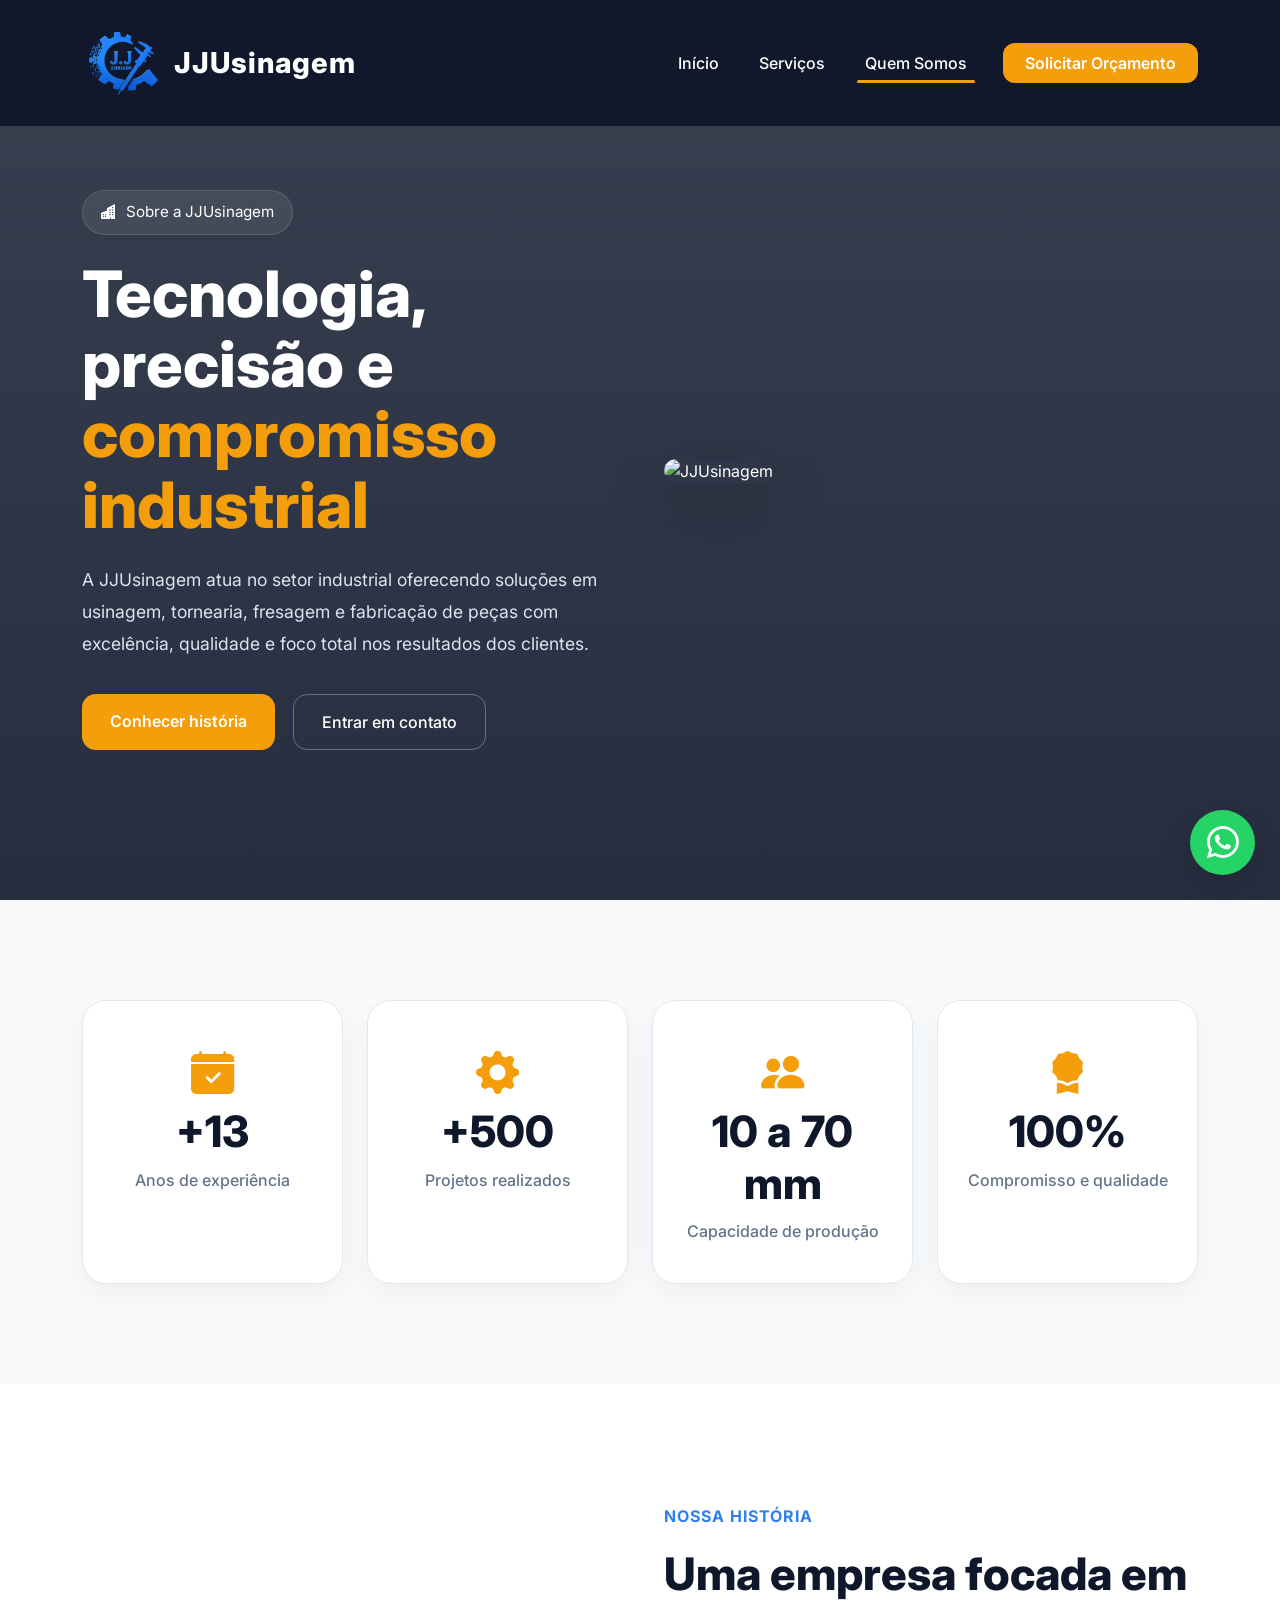
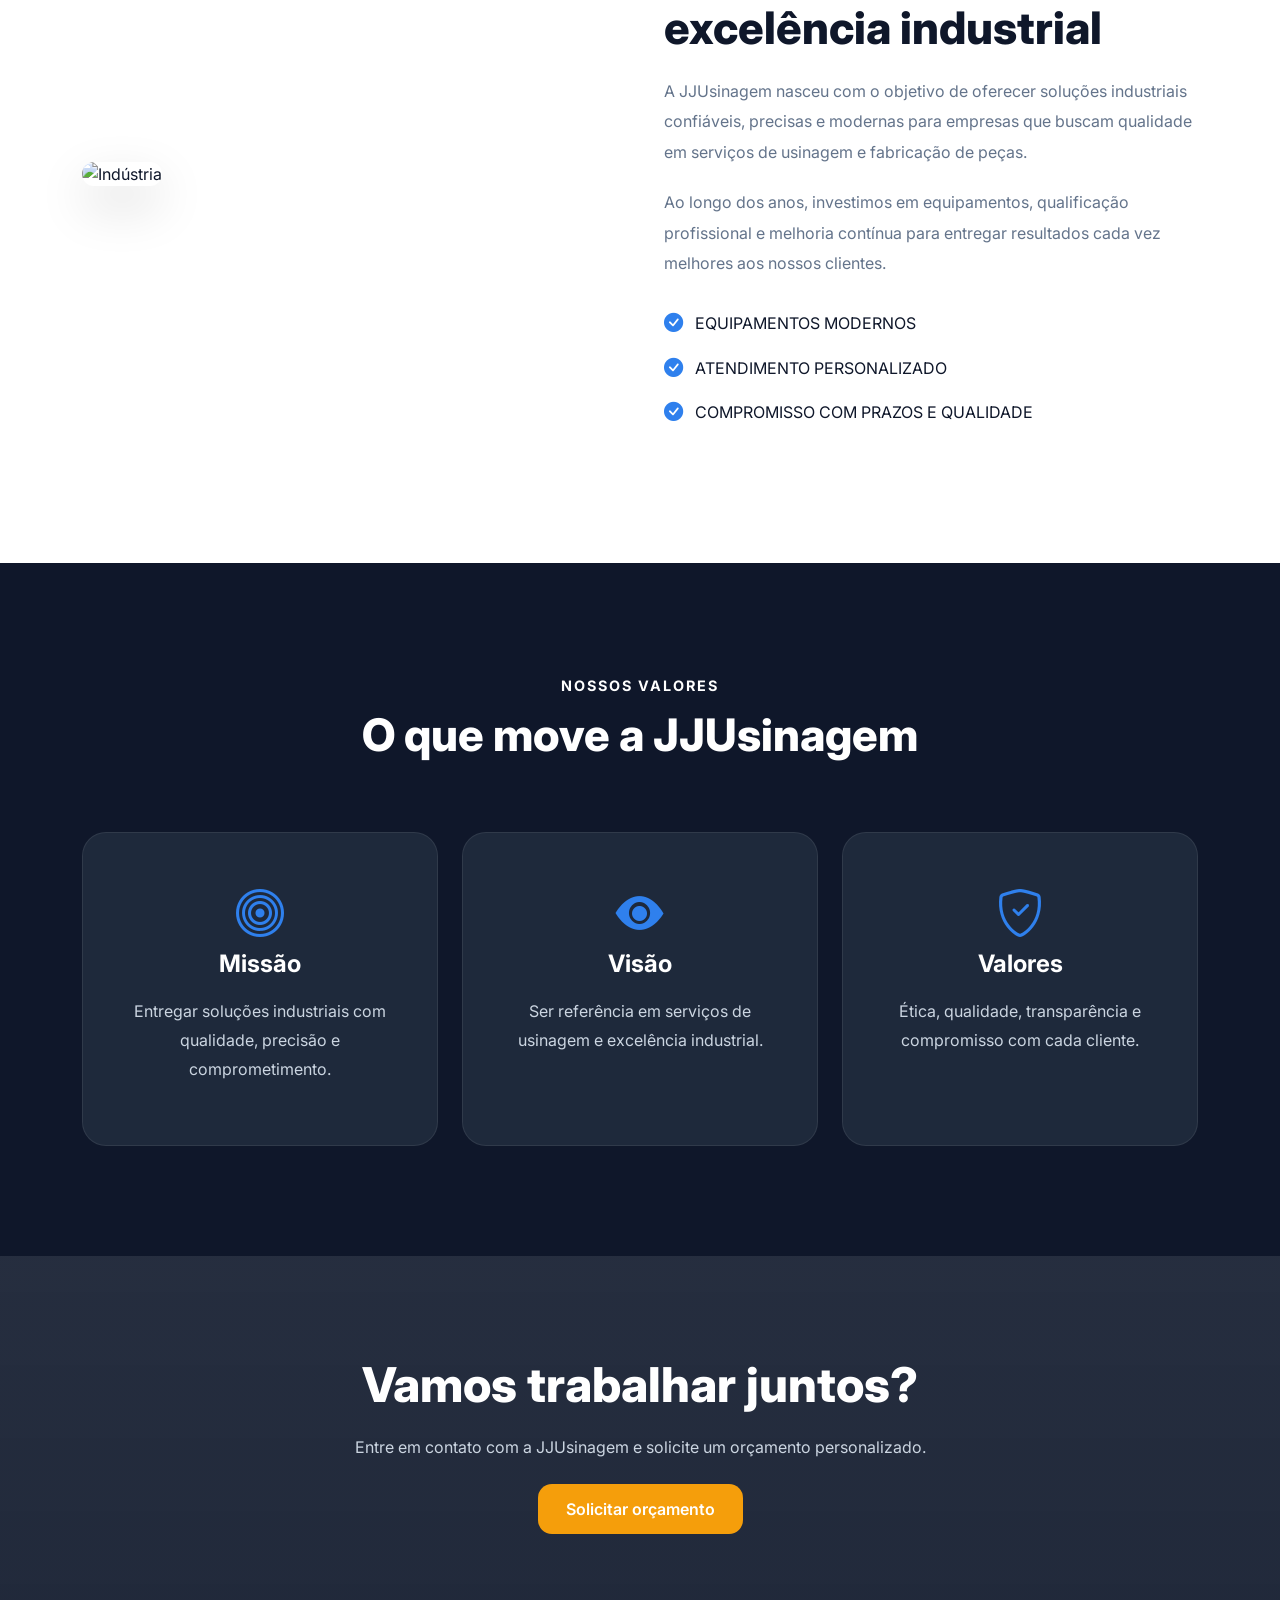
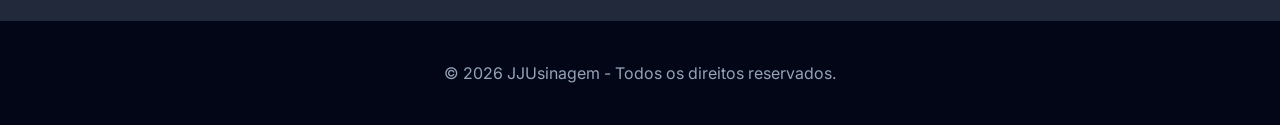
==== quemsomos.html @ c00b10a1 "Add files via upload" ====
<!DOCTYPE html>
<html lang="pt-BR">

<head>
  <meta charset="UTF-8">
  <meta name="viewport" content="width=device-width, initial-scale=1.0">

  <title>Quem Somos | JJUsinagem</title>

  <!-- Google Fonts -->
  <link rel="preconnect" href="https://fonts.googleapis.com">
  <link rel="preconnect" href="https://fonts.gstatic.com" crossorigin>

  <link href="https://fonts.googleapis.com/css2?family=Inter:wght@300;400;500;600;700;800&display=swap"
    rel="stylesheet">

  <!-- Bootstrap -->
  <link href="https://cdn.jsdelivr.net/npm/bootstrap@5.3.3/dist/css/bootstrap.min.css" rel="stylesheet">

  <!-- Bootstrap Icons -->
  <link rel="stylesheet" href="https://cdn.jsdelivr.net/npm/bootstrap-icons@1.11.3/font/bootstrap-icons.min.css">

  <!-- CSS -->
  <link rel="stylesheet" href="assets/style.css">
  <script src="assets/script.js"></script>
</head>

<body>

  <!-- NAVBAR -->
   <nav class="navbar navbar-expand-lg fixed-top">
    <div class="container">
    <a class="navbar-brand" href="index.html">

  <img
    src="images/logo1.png"
    alt="Logo JJ Usinagem"
    class="navbar-logo">

  
    JJUsinagem
  

</a>

      <button class="navbar-toggler bg-light" type="button" data-bs-toggle="collapse" data-bs-target="#menu">
        <span class="navbar-toggler-icon"></span>
      </button>

      <div class="collapse navbar-collapse" id="menu">
        <ul class="navbar-nav ms-auto align-items-lg-center">
          <li class="nav-item">
            <a class="nav-link" href="index.html">Início</a>
          </li>
          <li class="nav-item">
            <a class="nav-link" href="servicos.html">Serviços</a>
          </li>
          <li class="nav-item">
            <a class="nav-link active" href="quemsomos.html">Quem Somos</a>
          </li>
          <li class="nav-item ms-lg-3 mt-3 mt-lg-0">
            <a href="index.html#contact" class="btn-contact text-decoration-none">Solicitar Orçamento</a>
          </li>
        </ul>
      </div>
    </div>
  </nav>

  <!-- HERO -->
  <section class="hero about-hero">

    <div class="container">

      <div class="row align-items-center g-5">

        <div class="col-lg-6">

          <div class="hero-badge">
            <i class="bi bi-buildings-fill"></i>
            Sobre a JJUsinagem
          </div>

          <h1>
            Tecnologia, precisão e
            <span>compromisso industrial</span>
          </h1>

          <p>
            A JJUsinagem atua no setor industrial oferecendo soluções em usinagem,
            tornearia, fresagem e fabricação de peças com excelência,
            qualidade e foco total nos resultados dos clientes.
          </p>

          <div class="hero-buttons">

            <a href="#history" class="btn-primary-custom">
              Conhecer história
            </a>

            <a href="index.html#contact" class="btn-outline-custom">
              Entrar em contato
            </a>

          </div>

        </div>

        <div class="col-lg-6">

          <div class="about-hero-image">

            <img
              src="https://images.unsplash.com/photo-1504307651254-35680f356dfd?q=80&w=1200&auto=format&fit=crop"
              alt="JJUsinagem">

          </div>

        </div>

      </div>

    </div>

  </section>

  <!-- STATS -->
  <section class="about-stats">

    <div class="container">

      <div class="row g-4">

        <div class="col-md-6 col-lg-3">

          <div class="about-stat-card">

            <i class="bi bi-calendar-check-fill"></i>

            <h2>+13</h2>

            <p>
              Anos de experiência
            </p>

          </div>

        </div>

        <div class="col-md-6 col-lg-3">

          <div class="about-stat-card">

            <i class="bi bi-gear-fill"></i>

            <h2>+500</h2>

            <p>
              Projetos realizados
            </p>

          </div>

        </div>

        <div class="col-md-6 col-lg-3">

          <div class="about-stat-card">

            <i class="bi bi-people-fill"></i>

          <h2>10 a 70 mm</h2>
            <p>Capacidade de produção</p>
          </div>

        </div>

        <div class="col-md-6 col-lg-3">

          <div class="about-stat-card">

            <i class="bi bi-award-fill"></i>

            <h2>100%</h2>

            <p>
              Compromisso e qualidade
            </p>

          </div>

        </div>

      </div>

    </div>

  </section>

  <!-- HISTÓRIA -->
  <section class="history-section" id="history">

    <div class="container">

      <div class="row align-items-center g-5">

        <div class="col-lg-6">

          <div class="history-image">

            <img
              src="https://images.unsplash.com/photo-1581092921461-eab62e97a780?q=80&w=1200&auto=format&fit=crop"
              alt="Indústria">

          </div>

        </div>

        <div class="col-lg-6">

          <div class="history-content">

            <span>Nossa história</span>

            <h2>
              Uma empresa focada em excelência industrial
            </h2>

            <p>
              A JJUsinagem nasceu com o objetivo de oferecer soluções industriais
              confiáveis, precisas e modernas para empresas que buscam qualidade
              em serviços de usinagem e fabricação de peças.
            </p>

            <p>
              Ao longo dos anos, investimos em equipamentos, qualificação profissional
              e melhoria contínua para entregar resultados cada vez melhores aos nossos clientes.
            </p>

            <ul class="feature-list about-history-list ">

              <li>
                <i class="bi bi-check-circle-fill"></i>
                Equipamentos modernos
              </li>
              <li>
                <i class="bi bi-check-circle-fill"></i>
                Atendimento personalizado
              </li>

              <li>
                <i class="bi bi-check-circle-fill"></i>
                Compromisso com prazos e qualidade
              </li>

            </ul>

          </div>

        </div>

      </div>

    </div>

  </section>

  <!-- VALORES -->
  <section class="values-section">

    <div class="container">

      <div class="section-title">

        <span>Nossos valores</span>

        <h2>
          O que move a JJUsinagem
        </h2>

      </div>

      <div class="row g-4">

        <div class="col-md-6 col-lg-4">

          <div class="value-card">

            <i class="bi bi-bullseye"></i>

            <h4>Missão</h4>

            <p>
              Entregar soluções industriais com qualidade, precisão
              e comprometimento.
            </p>

          </div>

        </div>

        <div class="col-md-6 col-lg-4">

          <div class="value-card">

            <i class="bi bi-eye-fill"></i>

            <h4>Visão</h4>

            <p>
              Ser referência em serviços de usinagem e excelência industrial.
            </p>

          </div>

        </div>

        <div class="col-md-6 col-lg-4">

          <div class="value-card">

            <i class="bi bi-shield-check"></i>

            <h4>Valores</h4>

            <p>
              Ética, qualidade, transparência e compromisso com cada cliente.
            </p>

          </div>

        </div>

      </div>

    </div>

  </section>

  <!-- CTA -->
  <section class="cta-final" id="contact">

    <div class="container text-center">

      <h2>
        Vamos trabalhar juntos?
      </h2>

      <p>
        Entre em contato com a JJUsinagem e solicite um orçamento personalizado.
      </p>

      <a href="index.html#contact"
        class="btn-primary-custom">

        Solicitar orçamento
      </a>

    </div>

  </section>

  <!-- FOOTER -->
  <footer>

    <div class="container">

      <p class="mb-0">
        © 2026 JJUsinagem - Todos os direitos reservados.
      </p>

    </div>

  </footer>

  <!-- WHATSAPP -->
<a href="https://wa.me/5511970163392"
   class="whatsapp-button"
   target="_blank">
  <i class="bi bi-whatsapp"></i>
</a>

  <!-- Bootstrap -->
  <script src="https://cdn.jsdelivr.net/npm/bootstrap@5.3.3/dist/js/bootstrap.bundle.min.js"></script>

</body>

</html>
---- assets/style.css ----
:root {
  --primary: #0f172a;
  --secondary: #1e293b;
  --accent: #f59e0b;
  --accent2: #2F80ED;
  --light: #f8fafc;
  --gray: #94a3b8;
  --white: #ffffff;
  --shadow: 0 10px 30px rgba(0,0,0,0.15);
}

* {
  margin: 0;
  padding: 0;
  box-sizing: border-box;
  scroll-behavior: smooth;
}

body {
  font-family: 'Inter', sans-serif;
  background: var(--light);
  color: var(--primary);
  overflow-x: hidden;
}

.navbar {
  background: rgba(15, 23, 42, 0.95);
  backdrop-filter: blur(10px);
  padding: 18px 0;
  transition: 0.3s ease;
}

.navbar-brand {
  font-size: 1.8rem;
  font-weight: 800;
  color: var(--white) !important;
  letter-spacing: 1px;
}

.navbar-brand span {
  color: var(--accent2);
}

.navbar .nav-link {
  position: relative;
  color: white !important;
  font-weight: 500;
  margin: 0 12px;
  transition: 0.3s ease;
  padding-bottom: 8px;
}

.navbar-brand {
  display: flex;
  align-items: center;
  gap: 12px;

  font-size: 1.8rem;
  font-weight: 800;

  color: #fff !important;
  text-decoration: none;
}

.navbar-logo {
  width: 80px;
  height: 80px;
  object-fit: contain;
}


.navbar-brand:hover {
  color: #fff !important;
}

@media (max-width: 768px) {

  .navbar-logo {
    width: 55px;
    height: 55px;
  }

  .navbar-brand {
    font-size: 1.4rem;
    gap: 8px;
  }

}

/* LINHA ANIMADA */

.navbar .nav-link::after {
  content: "";

  position: absolute;
  left: 0;
  bottom: 0;

  width: 0%;
  height: 3px;

  background: var(--accent);
  border-radius: 20px;

  transition: 0.3s ease;
}

/* HOVER */

.navbar .nav-link:hover::after {
  width: 100%;
}

/* ACTIVE */

.navbar .nav-link.active::after {
  width: 100%;
}

/* COR AO PASSAR */

.navbar .nav-link:hover {
  color:var(--light)!important;
}

.btn-contact {
  background: var(--accent);
  color: var(--white);
  border-radius: 12px;
  padding: 10px 22px;
  font-weight: 600;
  border: none;
  transition: 0.3s ease;
}

.btn-contact:hover {
  background: var(--accent);
  transform: translateY(-2px);
}

.hero {
  min-height: 100vh;
  background:
    linear-gradient(rgba(15, 23, 42, 0.82), rgba(15, 23, 42, 0.9)),
    url('https://images.unsplash.com/photo-1565043589221-1a6fd9ae45c7?q=80&w=1600&auto=format&fit=crop') center/cover;
  display: flex;
  align-items: center;
  color: var(--white);
  position: relative;
}

.hero-badge {
  display: inline-flex;
  align-items: center;
  gap: 10px;
  background: rgba(255,255,255,0.08);
  border: 1px solid rgba(255,255,255,0.12);
  padding: 10px 18px;
  border-radius: 50px;
  margin-bottom: 24px;
  font-size: 0.95rem;
}

.hero h1 {
  font-size: 4rem;
  font-weight: 800;
  line-height: 1.1;
  margin-bottom: 24px;
}

.hero h1 span {
  color: var(--accent);
}

.hero p {
  font-size: 1.1rem;
  color: #dbe4f0;
  max-width: 650px;
  line-height: 1.8;
  margin-bottom: 35px;
}

.hero-buttons {
  display: flex;
  gap: 18px;
  flex-wrap: wrap;
}

.btn-primary-custom {
  background: var(--accent);
  border: none;
  color: var(--white);
  padding: 15px 28px;
  border-radius: 14px;
  font-weight: 600;
  transition: 0.3s;
  text-decoration: none;
}

.btn-primary-custom:hover {
  background: #d97706;
  transform: translateY(-3px);
}

.btn-outline-custom {
  border: 1px solid rgba(255,255,255,0.3);
  color: var(--white);
  padding: 15px 28px;
  border-radius: 14px;
  text-decoration: none;
  transition: 0.3s;
  font-weight: 500;
}

.btn-outline-custom:hover {
  background: var(--accent2);
  color: var(--white);
}

.stats {
  margin-top: 60px;
  display: flex;
  gap: 40px;
  flex-wrap: wrap;
}

.stat-item h3 {
  font-size: 2rem;
  color: var(--accent2);
  font-weight: 700;
}

.stat-item p {
  margin: 0;
  color: #dbe4f0;
}

section {
  padding: 100px 0;
}

.section-title {
  text-align: center;
  margin-bottom: 70px;
}

.section-title span {
  color: var(--accent);
  font-weight: 700;
  text-transform: uppercase;
  letter-spacing: 2px;
  font-size: 0.9rem;
}

.section-title h2 {
  font-size: 2.8rem;
  font-weight: 800;
  margin-top: 12px;
}

.section-title p {
  color: #64748b;
  max-width: 700px;
  margin: 20px auto 0;
  line-height: 1.8;
}

.service-card {
  background: var(--white);
  border-radius: 24px;
  padding: 35px;
  height: 100%;
  transition: 0.4s ease;
  box-shadow: 0 4px 20px rgba(0,0,0,0.04);
  border: 1px solid #e2e8f0;
}

.service-card:hover {
  transform: translateY(-10px);
  box-shadow: var(--shadow);
}

.service-icon {
  width: 75px;
  height: 75px;
  background: rgba(245, 158, 11, 0.15);
  display: flex;
  align-items: center;
  justify-content: center;
  border-radius: 18px;
  margin-bottom: 25px;
  font-size: 2rem;
  color: var(--accent);
}

.service-card h4 {
  font-weight: 700;
  margin-bottom: 15px;
}

.service-card p {
  color: #64748b;
  line-height: 1.7;
}

.about {
  background: var(--primary);
  color: var(--white);
}

.about-image {
  border-radius: 24px;
  overflow: hidden;
  box-shadow: var(--shadow);
}

.about-image img {
  width: 100%;
  height: 100%;
  object-fit: cover;
}

.about-content span {
  color: var(--accent);
  font-weight: 700;
  letter-spacing: 2px;
  text-transform: uppercase;
  font-size: 0.9rem;
}

.about-content h2 {
  font-size: 2.7rem;
  font-weight: 800;
  margin: 20px 0;
}

.about-content p {
  color: #cbd5e1;
  line-height: 1.9;
  margin-bottom: 20px;
}

.feature-list {
  list-style: none;
  padding: 0;
  margin-top: 30px;
}

.feature-list li {
  margin-bottom: 16px;
  display: flex;
  align-items: center;
  gap: 12px;
  color: #e2e8f0;
}

.feature-list i {
  color: var(--accent2);
  font-size: 1.2rem;
}

.cta {
  background:
    linear-gradient(rgba(15, 23, 42, 0.92), rgba(15, 23, 42, 0.92)),
    url('https://images.unsplash.com/photo-1537462715879-360eeb61a0ad?q=80&w=1600&auto=format&fit=crop') center/cover;
  color: var(--white);
  text-align: center;
  border-radius: 30px;
  padding: 80px 50px;
}

.cta h2 {
  font-size: 3rem;
  font-weight: 800;
  margin-bottom: 20px;
}

.cta p {
  max-width: 700px;
  margin: auto;
  color: #cbd5e1;
  line-height: 1.8;
  margin-bottom: 35px;
}

.contact-card {
  background: var(--white);
  padding: 35px;
  border-radius: 24px;
  text-align: center;
  box-shadow: 0 5px 25px rgba(0,0,0,0.05);
  height: 100%;
  transition: 0.3s ease;
}

.contact-card:hover {
  transform: translateY(-8px);
}

.contact-card i {
  font-size: 2.3rem;
  color: var(--accent);
  margin-bottom: 20px;
}

.contact-card h5 {
  font-weight: 700;
  margin-bottom: 10px;
}

.contact-card-link {
  text-decoration: none;
  display: block;
  color: inherit;
}

.contact-card {
  cursor: pointer;
  transition: all .35s ease;
}

.contact-card:hover {
  transform: translateY(-8px);
  box-shadow: 0 15px 40px rgba(0,0,0,.12);
}

.contact-card-link:hover {
  color: inherit;
}

.contact-card p {
  color: #64748b;
  margin: 0;
}

footer {
  background: #020617;
  color: #94a3b8;
  padding: 40px 0;
  text-align: center;
}

.whatsapp-button {
  position: fixed;
  bottom: 25px;
  right: 25px;
  width: 65px;
  height: 65px;
  background: #25d366;
  color: white;
  border-radius: 50%;
  display: flex;
  align-items: center;
  justify-content: center;
  font-size: 2rem;
  text-decoration: none;
  box-shadow: var(--shadow);
  z-index: 999;
  transition: 0.3s ease;
}

.whatsapp-button:hover {
  transform: scale(1.08);
  color: white;
}

@media (max-width: 991px) {
  .hero {
    text-align: center;
  }

  .hero h1 {
    font-size: 3rem;
  }

  .hero-buttons,
  .stats {
    justify-content: center;
  }

  .about-content {
    margin-top: 50px;
  }
}

@media (max-width: 768px) {
  .hero h1 {
    font-size: 2.4rem;
  }

  .section-title h2,
  .about-content h2,
  .cta h2 {
    font-size: 2rem;
  }

  .cta {
    padding: 60px 25px;
  }
}


/* ================================= */
/* FORMULÁRIO CONTATO */
/* ================================= */

.contact-form {
  background: white;
  padding: 40px;
  border-radius: 24px;
  box-shadow: 0 10px 40px rgba(0,0,0,0.08);
}

.contact-form .form-control {
  height: 60px;
  border-radius: 14px;
  border: 1px solid #dbe2ea;
  padding: 0 20px;
  font-size: 1rem;
  transition: 0.3s ease;
}

.contact-form textarea.form-control {
  height: auto;
  padding-top: 18px;
}

.contact-form .form-control:focus {
  border-color: #f59e0b;
  box-shadow: 0 0 0 0.2rem rgba(245, 158, 11, 0.2);
}

.contact-form button {
  padding: 16px 35px;
  border-radius: 14px;
  font-weight: 600;
}

/* RESPONSIVO */

@media (max-width: 768px) {

  .contact-form {
    padding: 30px 20px;
  }

}


/* ================================= */
/* SERVIÇOS PAGE */
/* ================================= */

.services-hero {
  min-height: 80vh;
}

.services-page-section {
  padding: 100px 0;
  background: #f8fafc;
}

.service-box-large {
  background: white;
  border-radius: 24px;
  overflow: hidden;
  box-shadow: 0 8px 30px rgba(0,0,0,0.08);
  transition: 0.4s ease;
  height: 100%;
}

.service-box-large:hover {
  transform: translateY(-10px);
}

.service-box-large img {
  width: 100%;
  height: 280px;
  object-fit: cover;
}

.service-box-content {
  padding: 35px;
}

.service-icon-large {
  width: 75px;
  height: 75px;
  background: rgba(245, 158, 11, 0.15);
  color: #f59e0b;
  border-radius: 18px;
  display: flex;
  align-items: center;
  justify-content: center;
  font-size: 2rem;
  margin-bottom: 25px;
}

.service-box-content h3 {
  font-size: 1.8rem;
  font-weight: 700;
  margin-bottom: 18px;
  color: #0f172a;
}

.service-box-content p {
  color: #64748b;
  line-height: 1.8;
  margin-bottom: 25px;
}

.service-box-content ul {
  padding-left: 20px;
  margin: 0;
}

.service-box-content ul li {
  margin-bottom: 10px;
  color: #334155;
}

/* ================================= */
/* DIFERENCIAIS */
/* ================================= */

.advantages-section {
  background: white;
  padding: 100px 0;
}

.advantage-card {
  background: #f8fafc;
  padding: 40px 30px;
  border-radius: 22px;
  text-align: center;
  height: 100%;
  transition: 0.3s ease;
  border: 1px solid #e2e8f0;
}

.advantage-card:hover {
  transform: translateY(-8px);
  box-shadow: 0 10px 30px rgba(0,0,0,0.08);
}

.advantage-card i {
  font-size: 2.5rem;
  color: var(--accent);
  margin-bottom: 20px;
}

.advantage-card h4 {
  font-weight: 700;
  margin-bottom: 15px;
}

.advantage-card p {
  color: #64748b;
  line-height: 1.7;
}

/* ================================= */
/* PROCESSO */
/* ================================= */

.process-section {
  background: #0f172a;
  padding: 100px 0;
}

.process-section .section-title h2,
.process-section .section-title span {
  color: white;
}

.process-card {
  background: #1e293b;
  padding: 40px 25px;
  border-radius: 22px;
  height: 100%;
  transition: 0.3s ease;
}

.process-card:hover {
  transform: translateY(-8px);
}

.process-number {
  width: 70px;
  height: 70px;
  background: var(--accent2);
  color: white;
  font-size: 1.5rem;
  font-weight: 700;
  border-radius: 50%;
  display: flex;
  align-items: center;
  justify-content: center;
  margin: auto auto 25px;
}

.process-card h5 {
  color: white;
  font-weight: 700;
  margin-bottom: 15px;
}

.process-card p {
  color: #cbd5e1;
  line-height: 1.7;
}

/* ================================= */
/* CTA FINAL */
/* ================================= */

.cta-final {
  padding: 100px 0;
  background:
    linear-gradient(rgba(15, 23, 42, 0.9), rgba(15, 23, 42, 0.92)),
    url('https://images.unsplash.com/photo-1537462715879-360eeb61a0ad?q=80&w=1600&auto=format&fit=crop') center/cover;
  text-align: center;
  color: white;
}

.cta-final h2 {
  font-size: 3rem;
  font-weight: 800;
  margin-bottom: 20px;
}

.cta-final p {
  color: #cbd5e1;
  max-width: 700px;
  margin: auto auto 35px;
  line-height: 1.8;
}

/* ================================= */
/* RESPONSIVO */
/* ================================= */

@media (max-width: 768px) {

  .service-box-content {
    padding: 28px;
  }

  .service-box-content h3 {
    font-size: 1.5rem;
  }

  .cta-final h2 {
    font-size: 2rem;
  }

}


/* ================================= */
/* QUEM SOMOS PAGE */
/* ================================= */

.about-hero {
  min-height: 100vh;
  padding-top: 140px;
}

.about-hero-image {
  position: relative;
}

.about-hero-image img {
  width: 100%;
  border-radius: 30px;
  object-fit: cover;
  box-shadow: 0 20px 60px rgba(0,0,0,0.25);
}

/* ================================= */
/* STATS */
/* ================================= */

.about-stats {
  padding: 100px 0;
  background: #f8fafc;
}

.about-stat-card {
  background: white;
  border-radius: 24px;
  padding: 40px 25px;
  text-align: center;
  height: 100%;
  transition: 0.4s ease;
  border: 1px solid #e2e8f0;
  box-shadow: 0 10px 30px rgba(0,0,0,0.05);
}

.about-stat-card:hover {
  transform: translateY(-10px);
}

.about-stat-card i {
  font-size: 2.7rem;
  color: #f59e0b;
  margin-bottom: 20px;
}

.about-stat-card h2 {
  font-size: 2.7rem;
  font-weight: 800;
  color: #0f172a;
  margin-bottom: 10px;
}

.about-stat-card p {
  color: #64748b;
  margin: 0;
  font-weight: 500;
}

/* ================================= */
/* HISTORY */
/* ================================= */

.history-section {
  padding: 120px 0;
  background: white;
}

.history-image img {
  width: 100%;
  border-radius: 28px;
  box-shadow: 0 20px 50px rgba(0,0,0,0.15);
}

.history-content span {
  color: var(--accent2);
  font-weight: 700;
  text-transform: uppercase;
  letter-spacing: 1px;
}

.history-content h2 {
  font-size: 2.8rem;
  font-weight: 800;
  color: #0f172a;
  margin: 20px 0;
  line-height: 1.2;
}

.history-content p {
  color: #64748b;
  line-height: 1.9;
  margin-bottom: 20px;
}

.about-history-list li {
  color: var(--shadow);
  text-transform: uppercase;
}

/* ================================= */
/* VALUES */
/* ================================= */

.values-section {
  padding: 110px 0;
  background: #0f172a;
}

.values-section .section-title h2,
.values-section .section-title span,
.values-section .section-title p {
  color: white;
}

.value-card {
  background: #1e293b;
  border-radius: 24px;
  padding: 45px 30px;
  text-align: center;
  height: 100%;
  transition: 0.4s ease;
  border: 1px solid rgba(255,255,255,0.08);
}

.value-card:hover {
  transform: translateY(-10px);
  background: #273449;
}

.value-card i {
  font-size: 3rem;
  color: var(--accent2);
  margin-bottom: 25px;
}

.value-card h4 {
  color: white;
  font-size: 1.5rem;
  font-weight: 700;
  margin-bottom: 18px;
}

.value-card p {
  color: #cbd5e1;
  line-height: 1.8;
}

/* ================================= */
/* RESPONSIVO */
/* ================================= */

@media (max-width: 992px) {

  .about-hero {
    text-align: center;
  }

  .history-content {
    text-align: center;
  }

  .feature-list {
    justify-content: center;
  }

}

@media (max-width: 768px) {

  .history-content h2 {
    font-size: 2rem;
  }

  .about-stat-card h2 {
    font-size: 2.2rem;
  }

}

/* ================================= */
/* MAPA */
/* ================================= */

.map-section {
  padding: 110px 0;
  background: #f8fafc;
}

.map-container {
  position: relative;
  overflow: hidden;
  border-radius: 30px;
  box-shadow: 0 20px 60px rgba(0,0,0,0.15);
}

.map-container iframe {
  width: 100%;
  height: 500px;
  border: none;
  filter:
    grayscale(0.1)
    contrast(1.05)
    brightness(0.95);
}

/* CARD SOBRE O MAPA */

.map-overlay {
  position: absolute;
  top: 30px;
  left: 30px;
}

.map-info {
  background: rgba(15, 23, 42, 0.95);
  backdrop-filter: blur(10px);

  color: white;

  padding: 22px 28px;

  border-radius: 22px;

  display: flex;
  align-items: center;
  gap: 18px;

  box-shadow: 0 10px 30px rgba(0,0,0,0.25);
}

.map-info i {
  font-size: 2rem;
  color: var(--accent);
}

.map-info h5 {
  margin: 0;
  font-weight: 700;
}

.map-info p {
  margin: 0;
  color: #cbd5e1;
}

/* RESPONSIVO */

@media (max-width: 768px) {

  .map-container iframe {
    height: 400px;
  }

  .map-overlay {
    left: 15px;
    right: 15px;
    top: 15px;
  }

  .map-info {
    width: 100%;
    padding: 18px;
  }

}


/* ================================= */
/* FOOTER */
/* ================================= */

.footer {
  background: #0f172a;
  padding-top: 90px;
  color: white;
}

.footer-logo {
  font-size: 2rem;
  font-weight: 800;
  color: white;
}

.footer-logo span {
  color: #f59e0b;
}

.footer-description {
  margin: 25px 0;
  color: #cbd5e1;
  line-height: 1.9;
  max-width: 350px;
}

/* SOCIAL */

.footer-social {
  display: flex;
  gap: 15px;
}

.footer-social a {
  width: 45px;
  height: 45px;

  background: #1e293b;

  border-radius: 12px;

  display: flex;
  align-items: center;
  justify-content: center;

  color: white;
  font-size: 1.1rem;

  transition: 0.3s ease;
}

.footer-social a:hover {
  background: #f59e0b;
  transform: translateY(-5px);
}

/* TITULOS */

.footer h5 {
  font-size: 1.2rem;
  font-weight: 700;
  margin-bottom: 25px;
}

/* LISTAS */

.footer ul {
  list-style: none;
  padding: 0;
  margin: 0;
}

.footer ul li {
  margin-bottom: 14px;
  color: #cbd5e1;
}

.footer ul li a {
  color: #cbd5e1;
  text-decoration: none;
  transition: 0.3s ease;
}

.footer ul li a:hover {
  color: #f59e0b;
  padding-left: 5px;
}

/* CONTATO */

.footer-contact li {
  display: flex;
  align-items: center;
  gap: 12px;
}

.footer-contact i {
  color: #f59e0b;
}

/* FOOTER BOTTOM */

.footer-bottom {
  margin-top: 70px;
  padding: 30px 0;

  border-top: 1px solid rgba(255,255,255,0.08);

  display: flex;
  justify-content: space-between;
  align-items: center;
  flex-wrap: wrap;
  gap: 15px;
}

.footer-bottom p {
  margin: 0;
  color: #94a3b8;
}

/* RESPONSIVO */

@media (max-width: 768px) {

  .footer {
    text-align: center;
  }

  .footer-description {
    margin-left: auto;
    margin-right: auto;
  }

  .footer-social {
    justify-content: center;
  }

  .footer-contact li {
    justify-content: center;
  }

  .footer-bottom {
    justify-content: center;
    text-align: center;
  }

}




/* ================================= */
/* SCROLLBAR PERSONALIZADA */
/* ================================= */

::-webkit-scrollbar {
  width: 12px;
}

::-webkit-scrollbar-track {
  background: #0f172a;
}

::-webkit-scrollbar-thumb {
  background: linear-gradient(
    180deg,
    #f59e0b,
    #ea580c
  );

  border-radius: 20px;
  border: 2px solid #0f172a;
}

::-webkit-scrollbar-thumb:hover {
  background: linear-gradient(
    180deg,
    #fbbf24,
    #f97316
  );
}

/* FIREFOX */

html {
  scrollbar-width: thin;
  scrollbar-color: #f59e0b #0f172a;
}
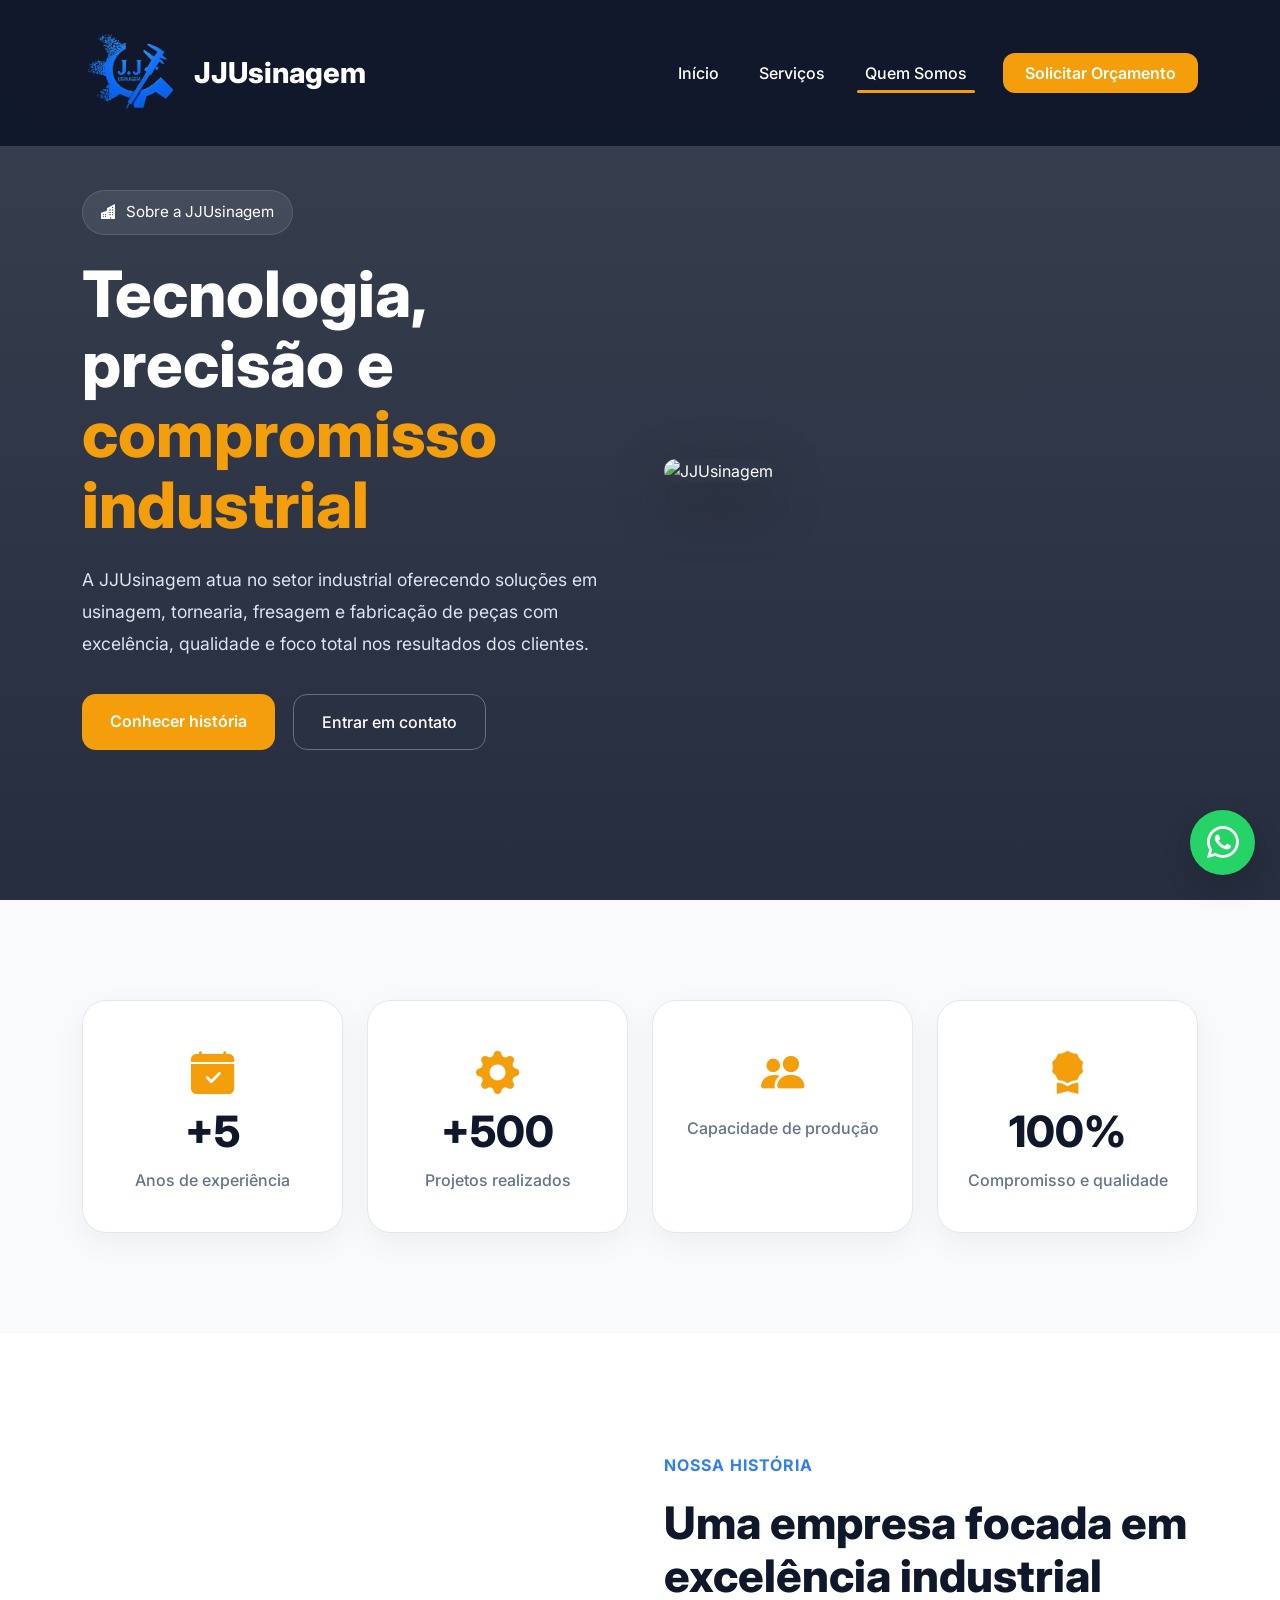
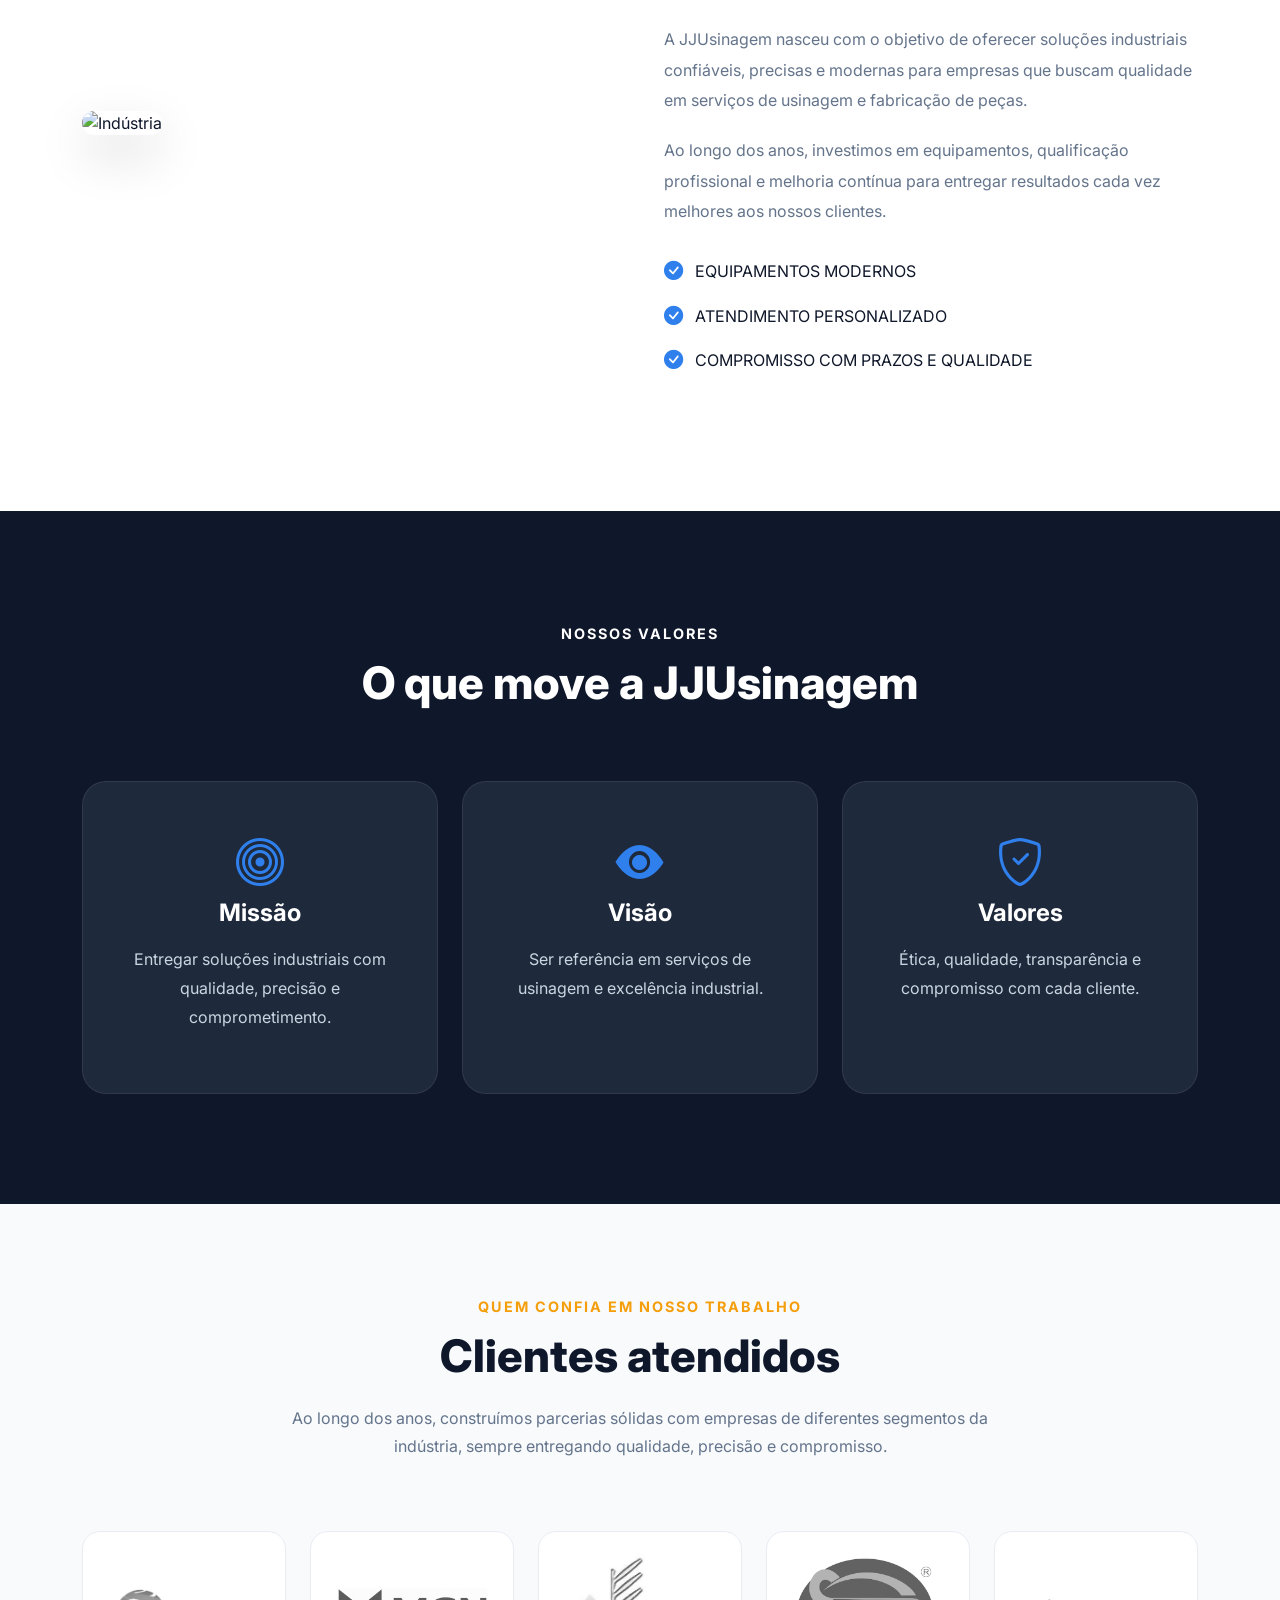
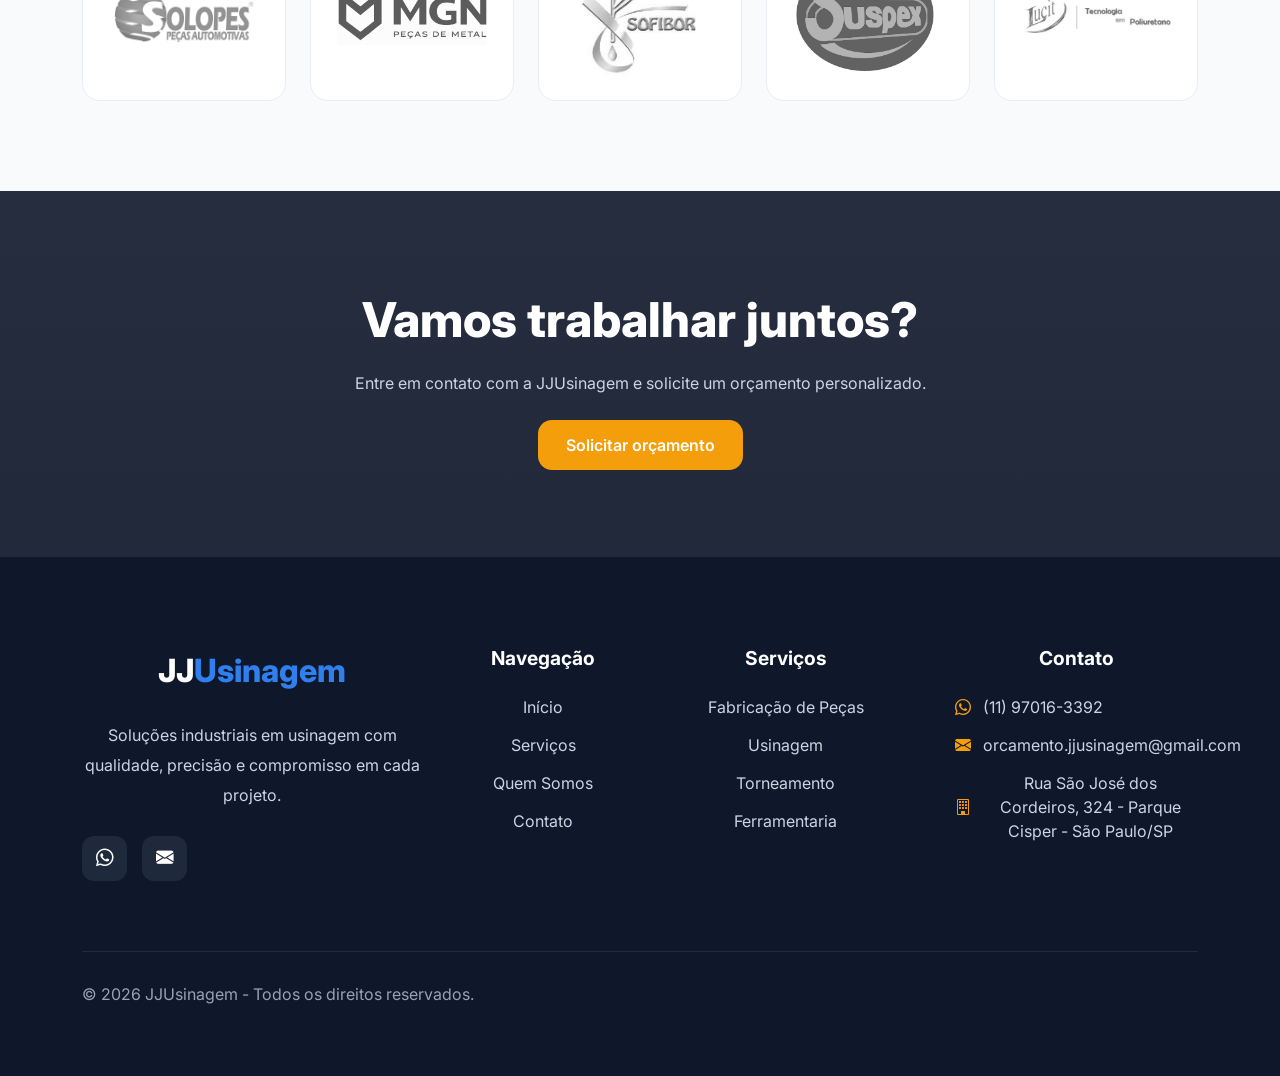
==== commit 1ddf9718: "Add files via upload" ====
--- a/quemsomos.html
+++ b/quemsomos.html
@@ -33,7 +33,7 @@
     <a class="navbar-brand" href="index.html">
 
   <img
-    src="images/logo1.png"
+    src="images/logo.png"
     alt="Logo JJ Usinagem"
     class="navbar-logo">
 
@@ -136,7 +136,7 @@
 
             <i class="bi bi-calendar-check-fill"></i>
 
-            <h2>+13</h2>
+            <h2>+5</h2>
 
             <p>
               Anos de experiência
@@ -168,7 +168,7 @@
 
             <i class="bi bi-people-fill"></i>
 
-          <h2>10 a 70 mm</h2>
+          <h2></h2>
             <p>Capacidade de produção</p>
           </div>
 
@@ -336,6 +336,63 @@
 
   </section>
 
+  <!-- CLIENTES -->
+<section class="clients-section">
+
+  <div class="container">
+
+    <div class="section-title">
+
+      <span>Quem confia em nosso trabalho</span>
+
+      <h2>Clientes atendidos</h2>
+
+      <p>
+        Ao longo dos anos, construímos parcerias sólidas com empresas de
+        diferentes segmentos da indústria, sempre entregando qualidade,
+        precisão e compromisso.
+      </p>
+
+    </div>
+
+    <div class="row justify-content-center align-items-center g-4">
+
+      <div class="col-6 col-md-4 col-lg">
+        <div class="client-logo">
+          <img src="images/clientes/solopes.png" alt="Cliente 1">
+        </div>
+      </div>
+
+      <div class="col-6 col-md-4 col-lg">
+        <div class="client-logo">
+          <img src="images/clientes/mgn logo.png" alt="Cliente 2">
+        </div>
+      </div>
+
+      <div class="col-6 col-md-4 col-lg">
+        <div class="client-logo">
+          <img src="images/clientes/sofibor.jpg" alt="Cliente 3">
+        </div>
+      </div>
+
+      <div class="col-6 col-md-4 col-lg">
+        <div class="client-logo">
+          <img src="images/clientes/suspex.png" alt="Cliente 4">
+        </div>
+      </div>
+
+      <div class="col-6 col-md-4 col-lg">
+        <div class="client-logo">
+          <img src="images/clientes/logo lucit.jpg" alt="Cliente 5">
+        </div>
+      </div>
+
+    </div>
+
+  </div>
+
+</section>
+
   <!-- CTA -->
   <section class="cta-final" id="contact">
 
@@ -359,18 +416,138 @@
 
   </section>
 
-  <!-- FOOTER -->
-  <footer>
-
-    <div class="container">
-
-      <p class="mb-0">
+  <footer class="footer">
+
+  <div class="container">
+
+    <div class="row g-5">
+
+      <!-- LOGO -->
+      <div class="col-lg-4">
+
+        <a class="footer-logo text-decoration-none" href="index.html">
+          JJ<span>Usinagem</span>
+        </a>
+
+        <p class="footer-description">
+          Soluções industriais em usinagem com qualidade,
+          precisão e compromisso em cada projeto.
+        </p>
+
+       <div class="footer-social">
+
+         <a href="https://wa.me/5511970163392" target="_blank">
+             <i class="bi bi-whatsapp"></i>
+       </a>
+
+       <a href="mailto:orcamento.jjusinagem@gmail.com">
+            <i class="bi bi-envelope-fill"></i>
+       </a>
+
+</div>
+
+      </div>
+
+      <!-- LINKS -->
+      <div class="col-6 col-lg-2">
+
+        <h5>Navegação</h5>
+
+        <ul>
+
+          <li>
+            <a href="index.html">
+              Início
+            </a>
+          </li>
+
+          <li>
+            <a href="servicos.html">
+              Serviços
+            </a>
+          </li>
+
+          <li>
+            <a href="quemsomos.html">
+              Quem Somos
+            </a>
+          </li>
+
+          <li>
+            <a href="#contact">
+              Contato
+            </a>
+          </li>
+
+        </ul>
+
+      </div>
+
+      <!-- SERVIÇOS -->
+      <div class="col-6 col-lg-3">
+
+        <h5>Serviços</h5>
+
+        <ul>
+
+          <li>Fabricação de Peças</li>
+
+          <li>Usinagem</li>
+
+          <li>Torneamento</li>
+
+          <li>Ferramentaria</li>
+
+        </ul>
+
+      </div>
+
+      <!-- CONTATO -->
+    <div class="col-lg-3">
+
+  <h5>Contato</h5>
+
+  <ul class="footer-contact">
+
+    <li>
+      <i class="bi bi-whatsapp"></i>
+      (11) 97016-3392
+    </li>
+
+    <li>
+      <i class="bi bi-envelope-fill"></i>
+      orcamento.jjusinagem@gmail.com
+    </li>
+
+    <li>
+      <i class="bi bi-building"></i>
+      Rua São José dos Cordeiros, 324 - Parque Cisper - São Paulo/SP
+    </li>
+
+
+  </ul>
+
+</div>
+
+    </div>
+
+    <!-- LINHA -->
+    <div class="footer-bottom">
+
+      <p>
         © 2026 JJUsinagem - Todos os direitos reservados.
       </p>
 
-    </div>
-
-  </footer>
+     <!-- <p>
+        Desenvolvido por <a style="text-decoration: none; color: gray;" href="https://github.com/Gabits13">Gabriel Santos</a>
+      </p>-->
+
+    </div>
+
+  </div>
+
+</footer>
+
 
   <!-- WHATSAPP -->
 <a href="https://wa.me/5511970163392"
--- a/assets/style.css
+++ b/assets/style.css
@@ -17,6 +17,12 @@
   scroll-behavior: smooth;
 }
 
+html,
+body {
+    overflow-x: hidden;
+    width: 100%;
+}
+
 body {
   font-family: 'Inter', sans-serif;
   background: var(--light);
@@ -32,10 +38,36 @@
 }
 
 .navbar-brand {
-  font-size: 1.8rem;
-  font-weight: 800;
-  color: var(--white) !important;
-  letter-spacing: 1px;
+    display: flex;
+    align-items: center;
+    gap: 10px;
+
+    font-size: 1.7rem;
+    font-weight: 800;
+    color: #fff !important;
+
+    max-width: calc(100% - 60px);
+}
+
+.navbar-logo {
+    width: 100px;
+    height: 100px;
+    object-fit: contain;
+    flex-shrink: 0;
+}
+
+@media (max-width: 576px) {
+
+    .navbar-brand {
+        font-size: .5rem;
+        gap: 8px;
+    }
+
+    .navbar-logo {
+        width: 70px;
+        height: 70px;
+    }
+
 }
 
 .navbar-brand span {
@@ -63,30 +95,12 @@
   text-decoration: none;
 }
 
-.navbar-logo {
-  width: 80px;
-  height: 80px;
-  object-fit: contain;
-}
 
 
 .navbar-brand:hover {
   color: #fff !important;
 }
 
-@media (max-width: 768px) {
-
-  .navbar-logo {
-    width: 55px;
-    height: 55px;
-  }
-
-  .navbar-brand {
-    font-size: 1.4rem;
-    gap: 8px;
-  }
-
-}
 
 /* LINHA ANIMADA */
 
@@ -942,6 +956,56 @@
 
 }
 
+
+/* =======================
+   CLIENTES
+======================= */
+
+.clients-section{
+    padding:90px 0;
+    background:#f8fafc;
+}
+
+.client-logo{
+    height:170px;
+    background:#fff;
+    border-radius:18px;
+
+    display:flex;
+    align-items:center;
+    justify-content:center;
+
+    padding:25px;
+
+    border:1px solid #e8edf3;
+
+    transition:.35s;
+}
+
+.client-logo img{
+    max-width:150px;
+    max-height:140px;
+    width:auto;
+    height:auto;
+
+    filter: grayscale(100%);
+    opacity:.7;
+
+    transition:.35s;
+}
+
+.client-logo:hover{
+    transform:translateY(-8px);
+    box-shadow:0 15px 35px rgba(0,0,0,.08);
+}
+
+.client-logo:hover img{
+    filter:none;
+    opacity:1;
+    transform:scale(1.05);
+}
+
+
 /* ================================= */
 /* MAPA */
 /* ================================= */
@@ -1047,7 +1111,7 @@
 }
 
 .footer-logo span {
-  color: #f59e0b;
+  color: var(--accent2);
 }
 
 .footer-description {
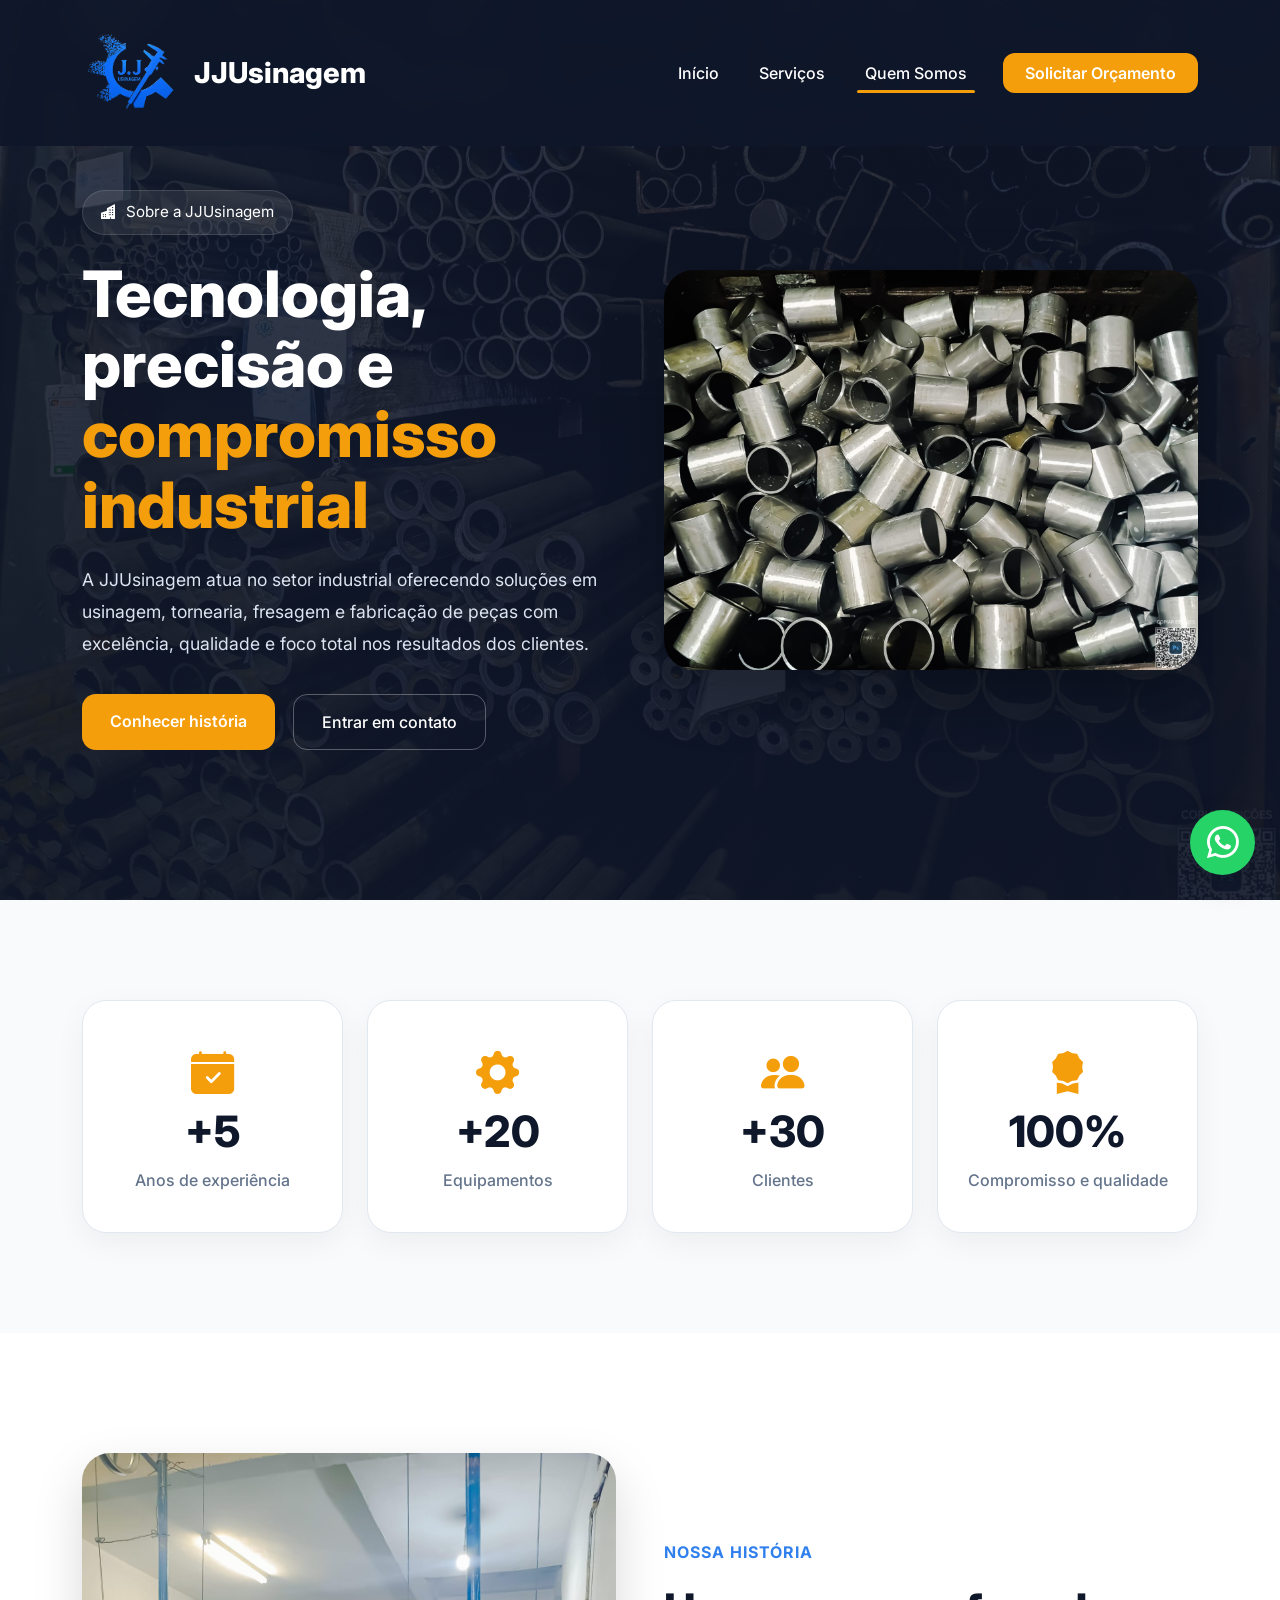
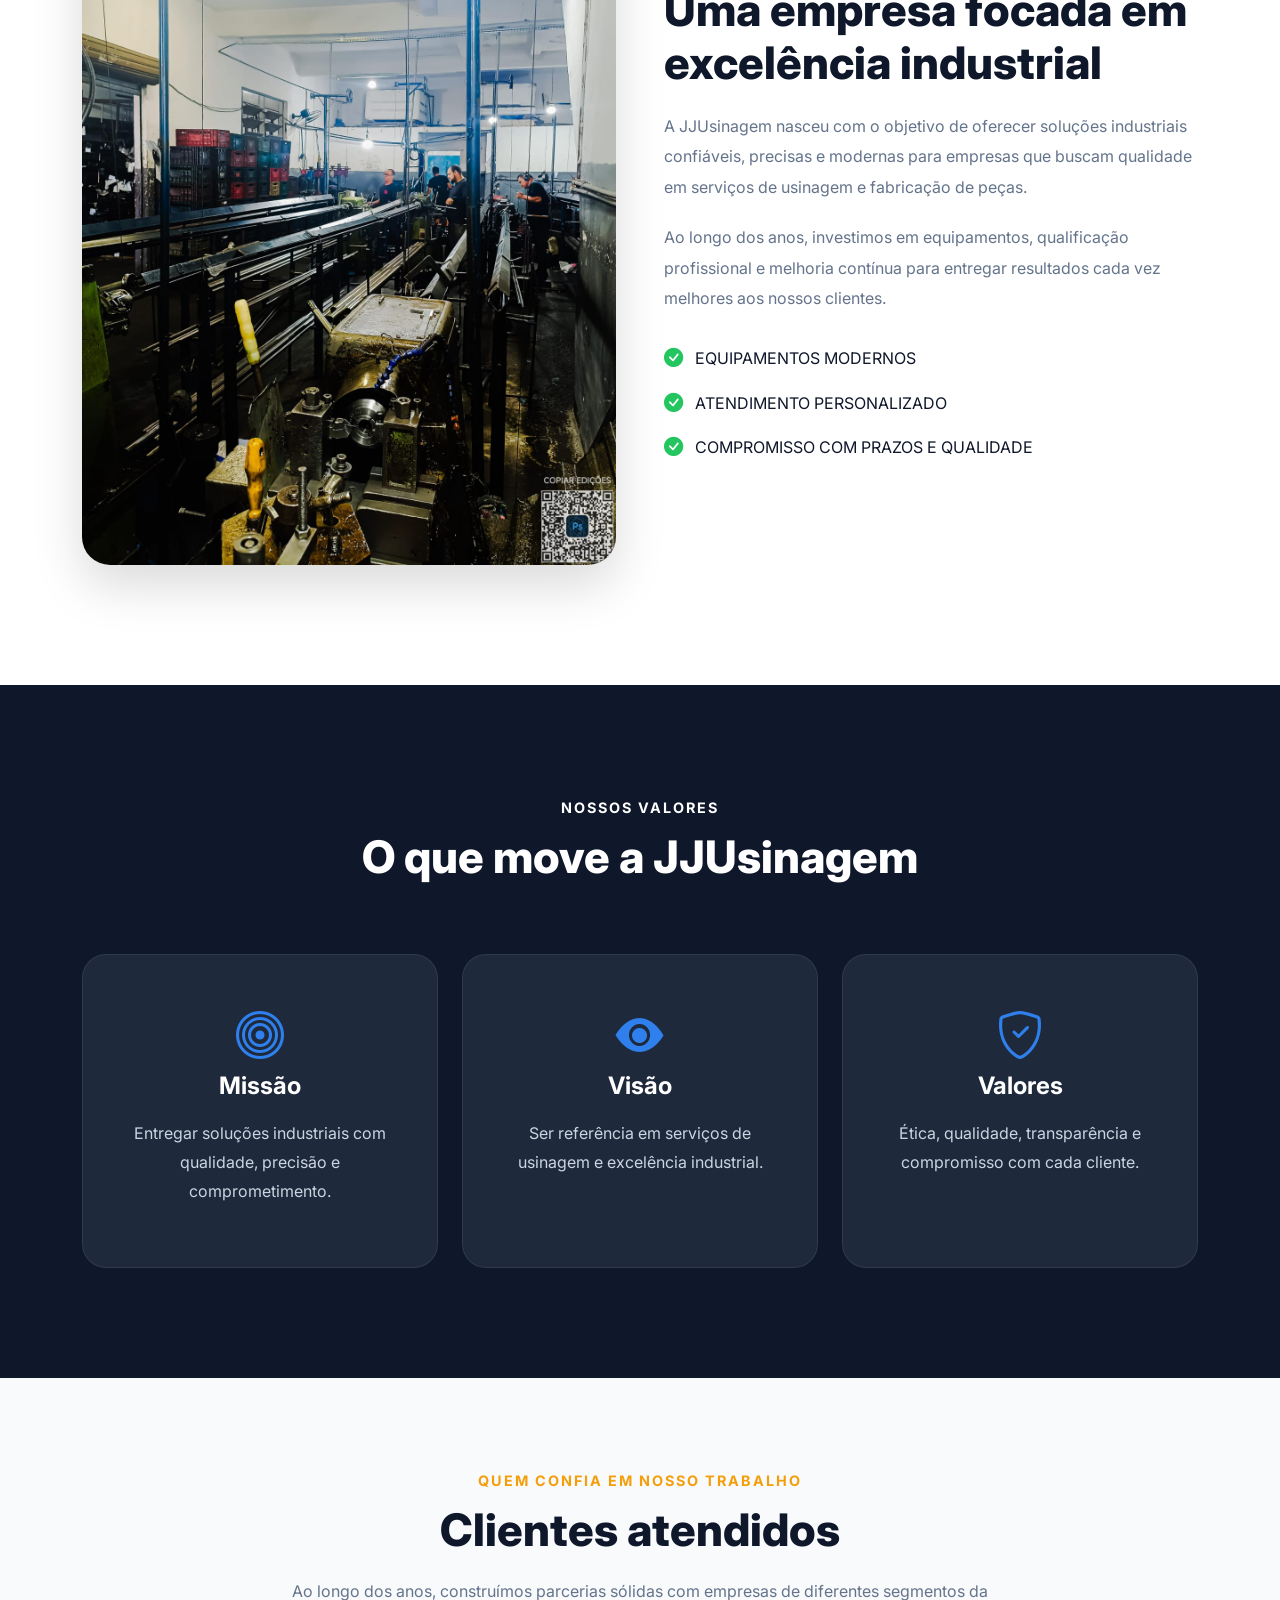
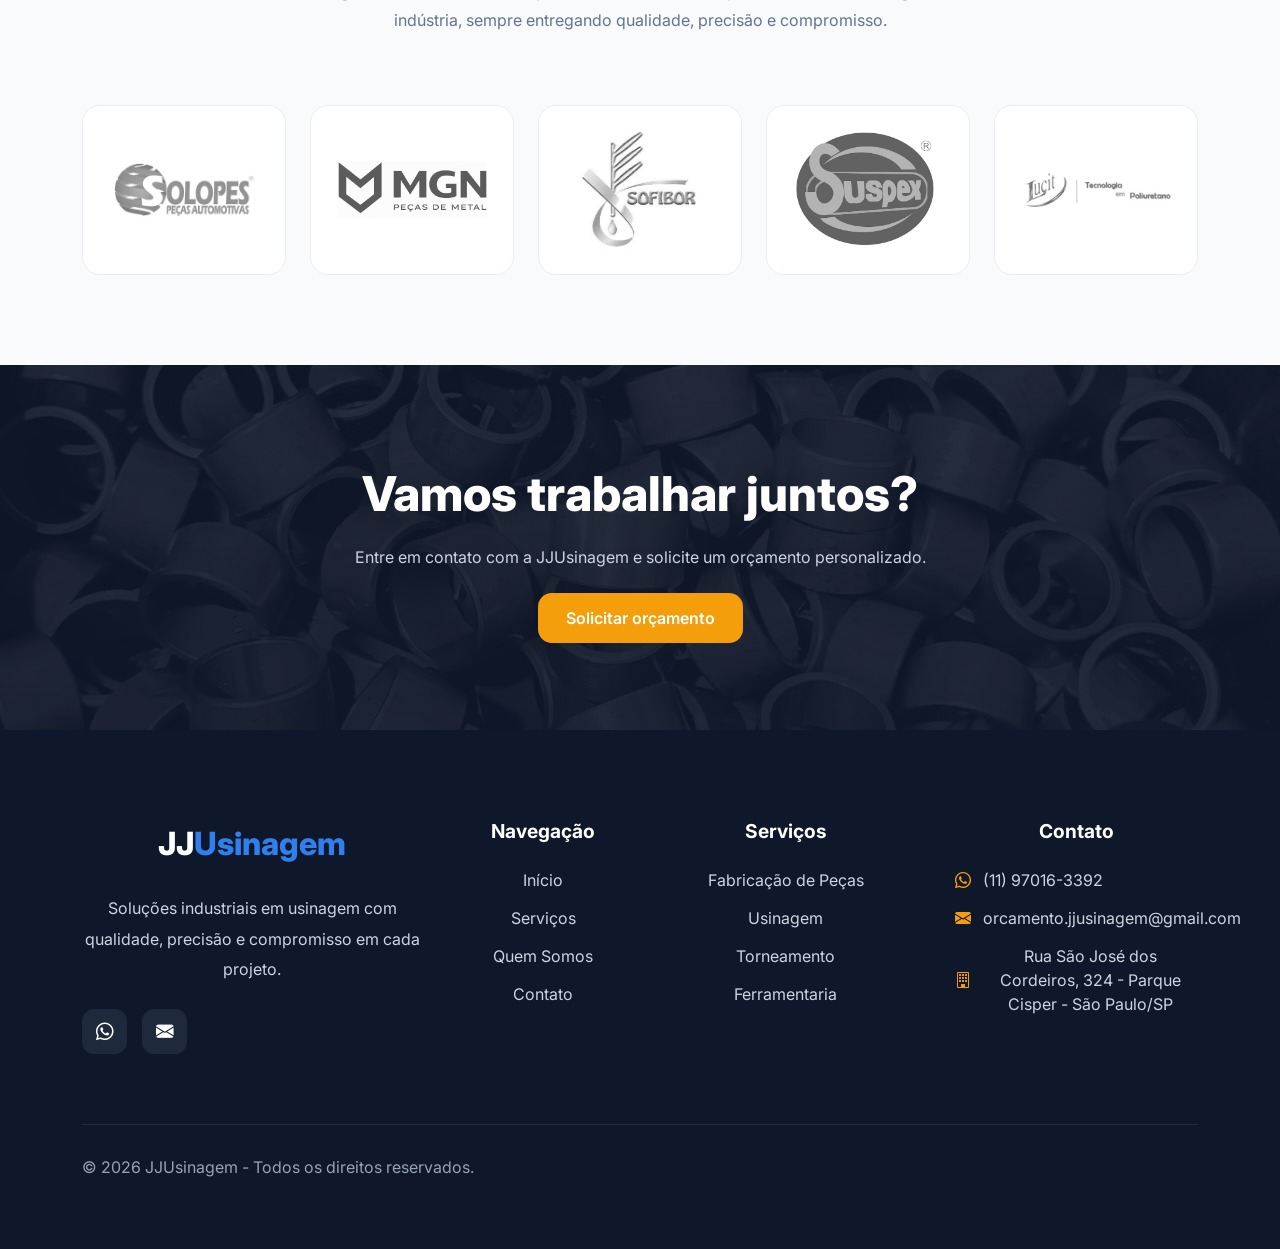
==== commit 695e6c1d: "Add files via upload" ====
--- a/quemsomos.html
+++ b/quemsomos.html
@@ -110,7 +110,7 @@
           <div class="about-hero-image">
 
             <img
-              src="https://images.unsplash.com/photo-1504307651254-35680f356dfd?q=80&w=1200&auto=format&fit=crop"
+              src="images/pecas4.jpeg"
               alt="JJUsinagem">
 
           </div>
@@ -152,10 +152,10 @@
 
             <i class="bi bi-gear-fill"></i>
 
-            <h2>+500</h2>
-
-            <p>
-              Projetos realizados
+            <h2>+20</h2>
+
+            <p>
+              Equipamentos
             </p>
 
           </div>
@@ -168,8 +168,8 @@
 
             <i class="bi bi-people-fill"></i>
 
-          <h2></h2>
-            <p>Capacidade de produção</p>
+          <h2>+30</h2>
+            <p>Clientes</p>
           </div>
 
         </div>
@@ -208,7 +208,7 @@
           <div class="history-image">
 
             <img
-              src="https://images.unsplash.com/photo-1581092921461-eab62e97a780?q=80&w=1200&auto=format&fit=crop"
+              src="images/firma2.jpeg"
               alt="Indústria">
 
           </div>
--- a/assets/style.css
+++ b/assets/style.css
@@ -157,7 +157,7 @@
   min-height: 100vh;
   background:
     linear-gradient(rgba(15, 23, 42, 0.82), rgba(15, 23, 42, 0.9)),
-    url('https://images.unsplash.com/photo-1565043589221-1a6fd9ae45c7?q=80&w=1600&auto=format&fit=crop') center/cover;
+    url('/images/fundo_barras.jpeg') center/cover;
   display: flex;
   align-items: center;
   color: var(--white);
@@ -377,7 +377,7 @@
 .cta {
   background:
     linear-gradient(rgba(15, 23, 42, 0.92), rgba(15, 23, 42, 0.92)),
-    url('https://images.unsplash.com/photo-1537462715879-360eeb61a0ad?q=80&w=1600&auto=format&fit=crop') center/cover;
+    url('/images/pecas2.jpeg') center/cover;
   color: var(--white);
   text-align: center;
   border-radius: 30px;
@@ -733,7 +733,7 @@
   padding: 100px 0;
   background:
     linear-gradient(rgba(15, 23, 42, 0.9), rgba(15, 23, 42, 0.92)),
-    url('https://images.unsplash.com/photo-1537462715879-360eeb61a0ad?q=80&w=1600&auto=format&fit=crop') center/cover;
+    url('/images/pecas2.jpeg') center/cover;
   text-align: center;
   color: white;
 }
@@ -1282,4 +1282,37 @@
 html {
   scrollbar-width: thin;
   scrollbar-color: #f59e0b #0f172a;
+}
+
+
+.modal-content{
+    border-radius:20px;
+}
+
+.modal-body h3{
+    color:#0d1b2a;
+    font-weight:700;
+}
+
+.modal-body p{
+    font-size:17px;
+}
+
+.bi-check-circle-fill{
+    color:#22c55e !important;
+    animation:pop .4s ease;
+}
+
+@keyframes pop{
+
+    0%{
+        transform:scale(.5);
+        opacity:0;
+    }
+
+    100%{
+        transform:scale(1);
+        opacity:1;
+    }
+
 }
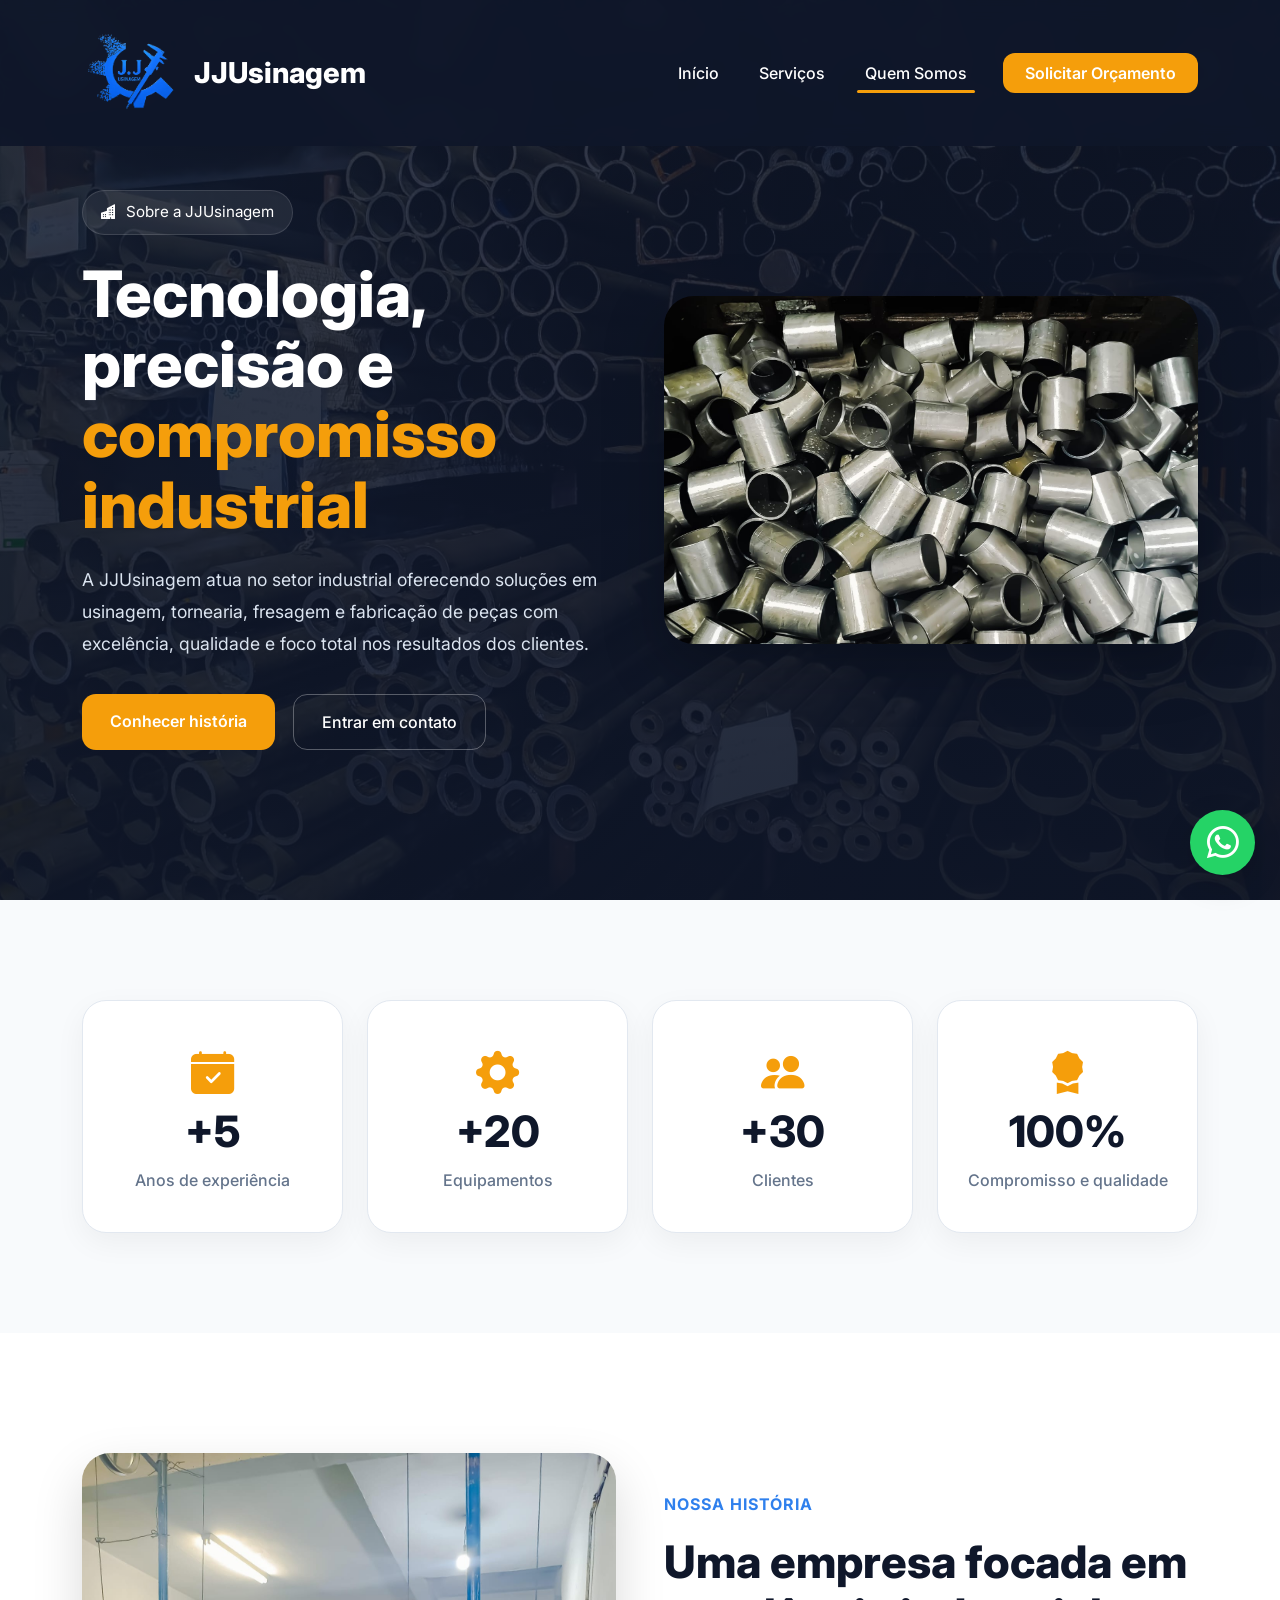
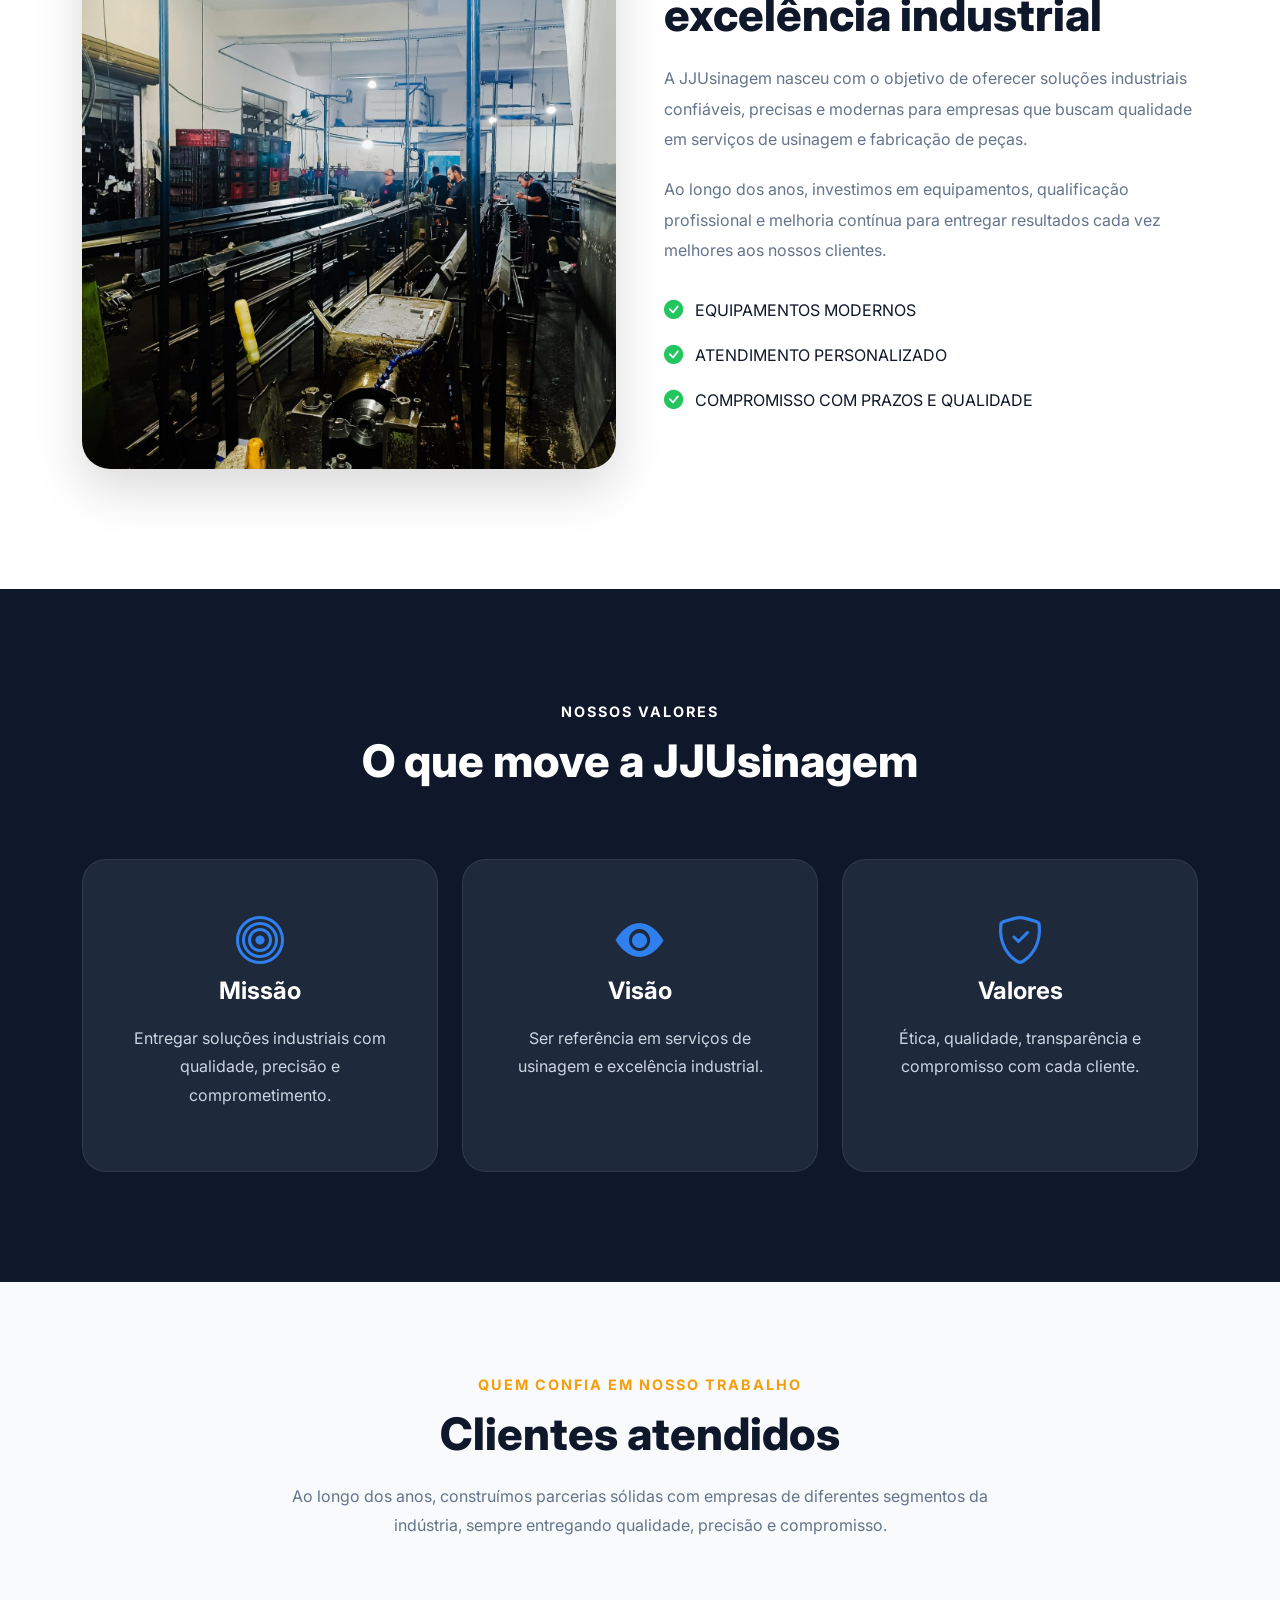
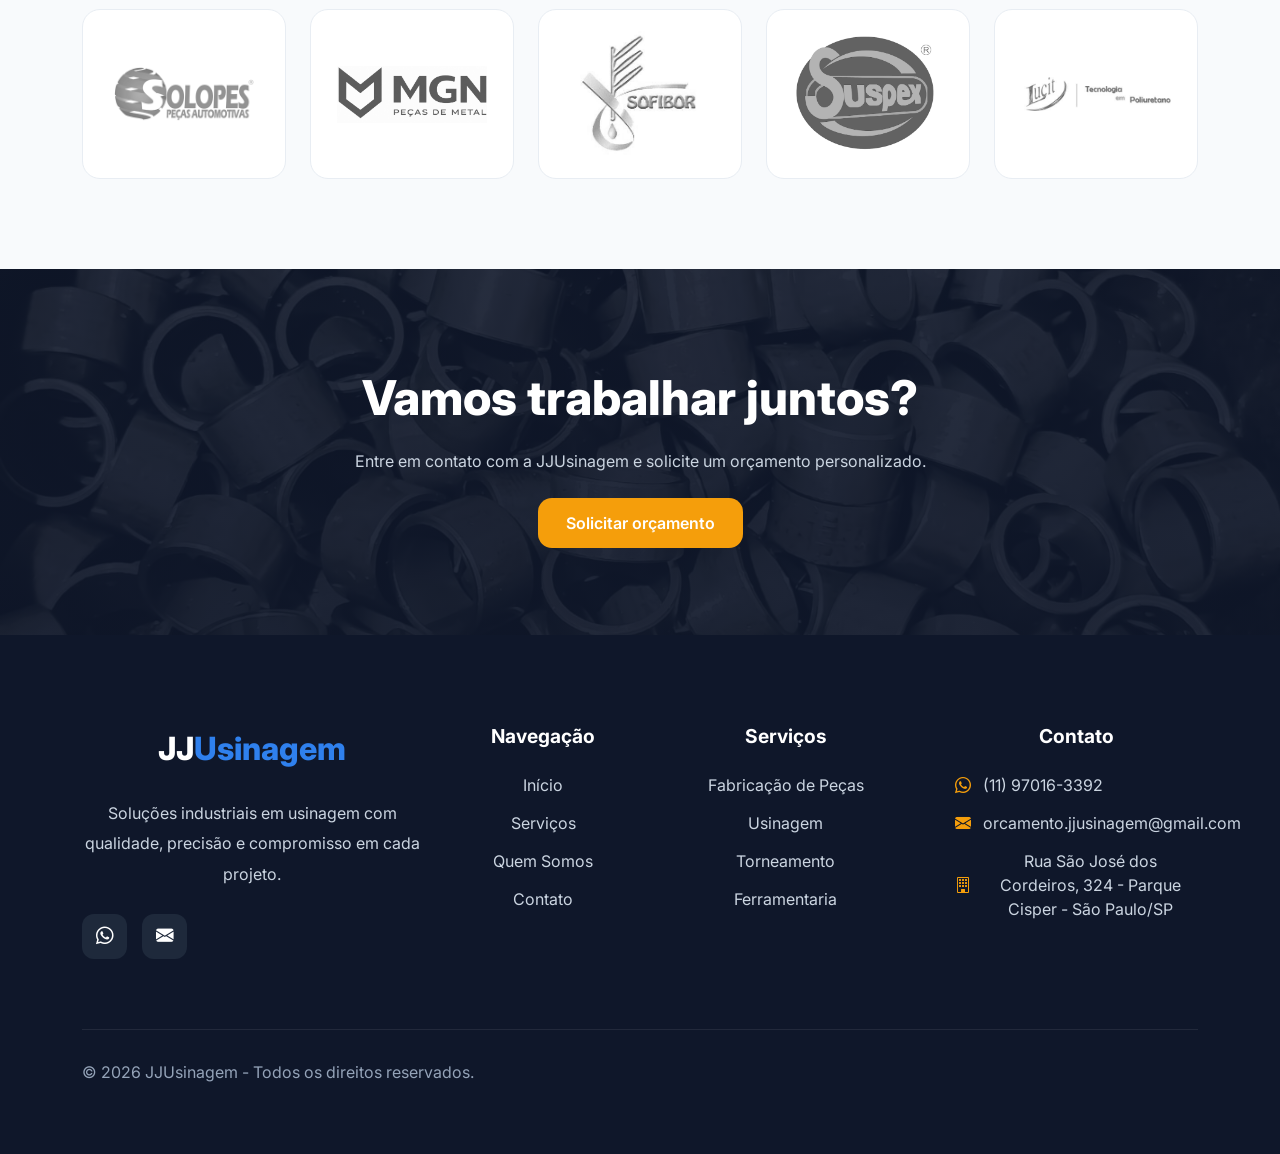
==== commit 45c99395: "Add files via upload" ====
--- a/quemsomos.html
+++ b/quemsomos.html
@@ -16,6 +16,9 @@
 
   <!-- Bootstrap -->
   <link href="https://cdn.jsdelivr.net/npm/bootstrap@5.3.3/dist/css/bootstrap.min.css" rel="stylesheet">
+
+ <!-- Favicon -->
+  <link rel="icon" type="image/png" href="images/logo.png">
 
   <!-- Bootstrap Icons -->
   <link rel="stylesheet" href="https://cdn.jsdelivr.net/npm/bootstrap-icons@1.11.3/font/bootstrap-icons.min.css">
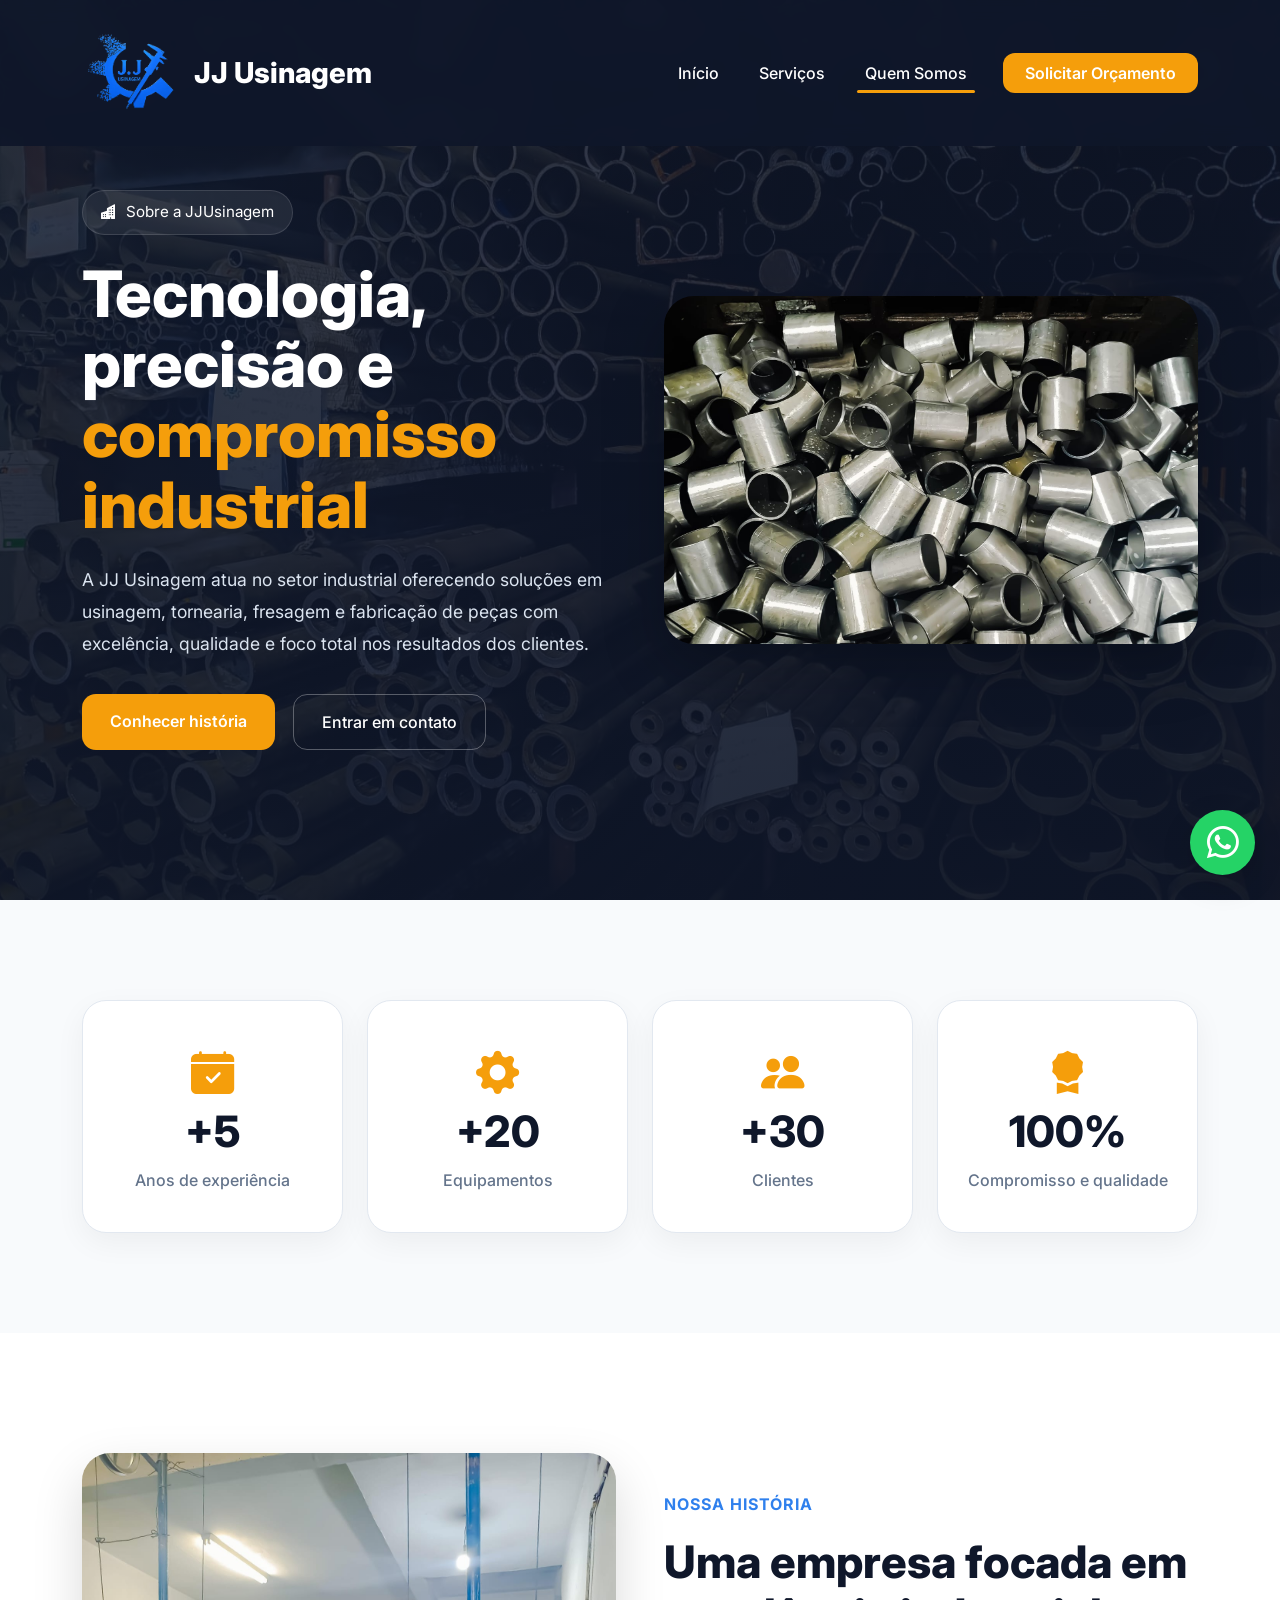
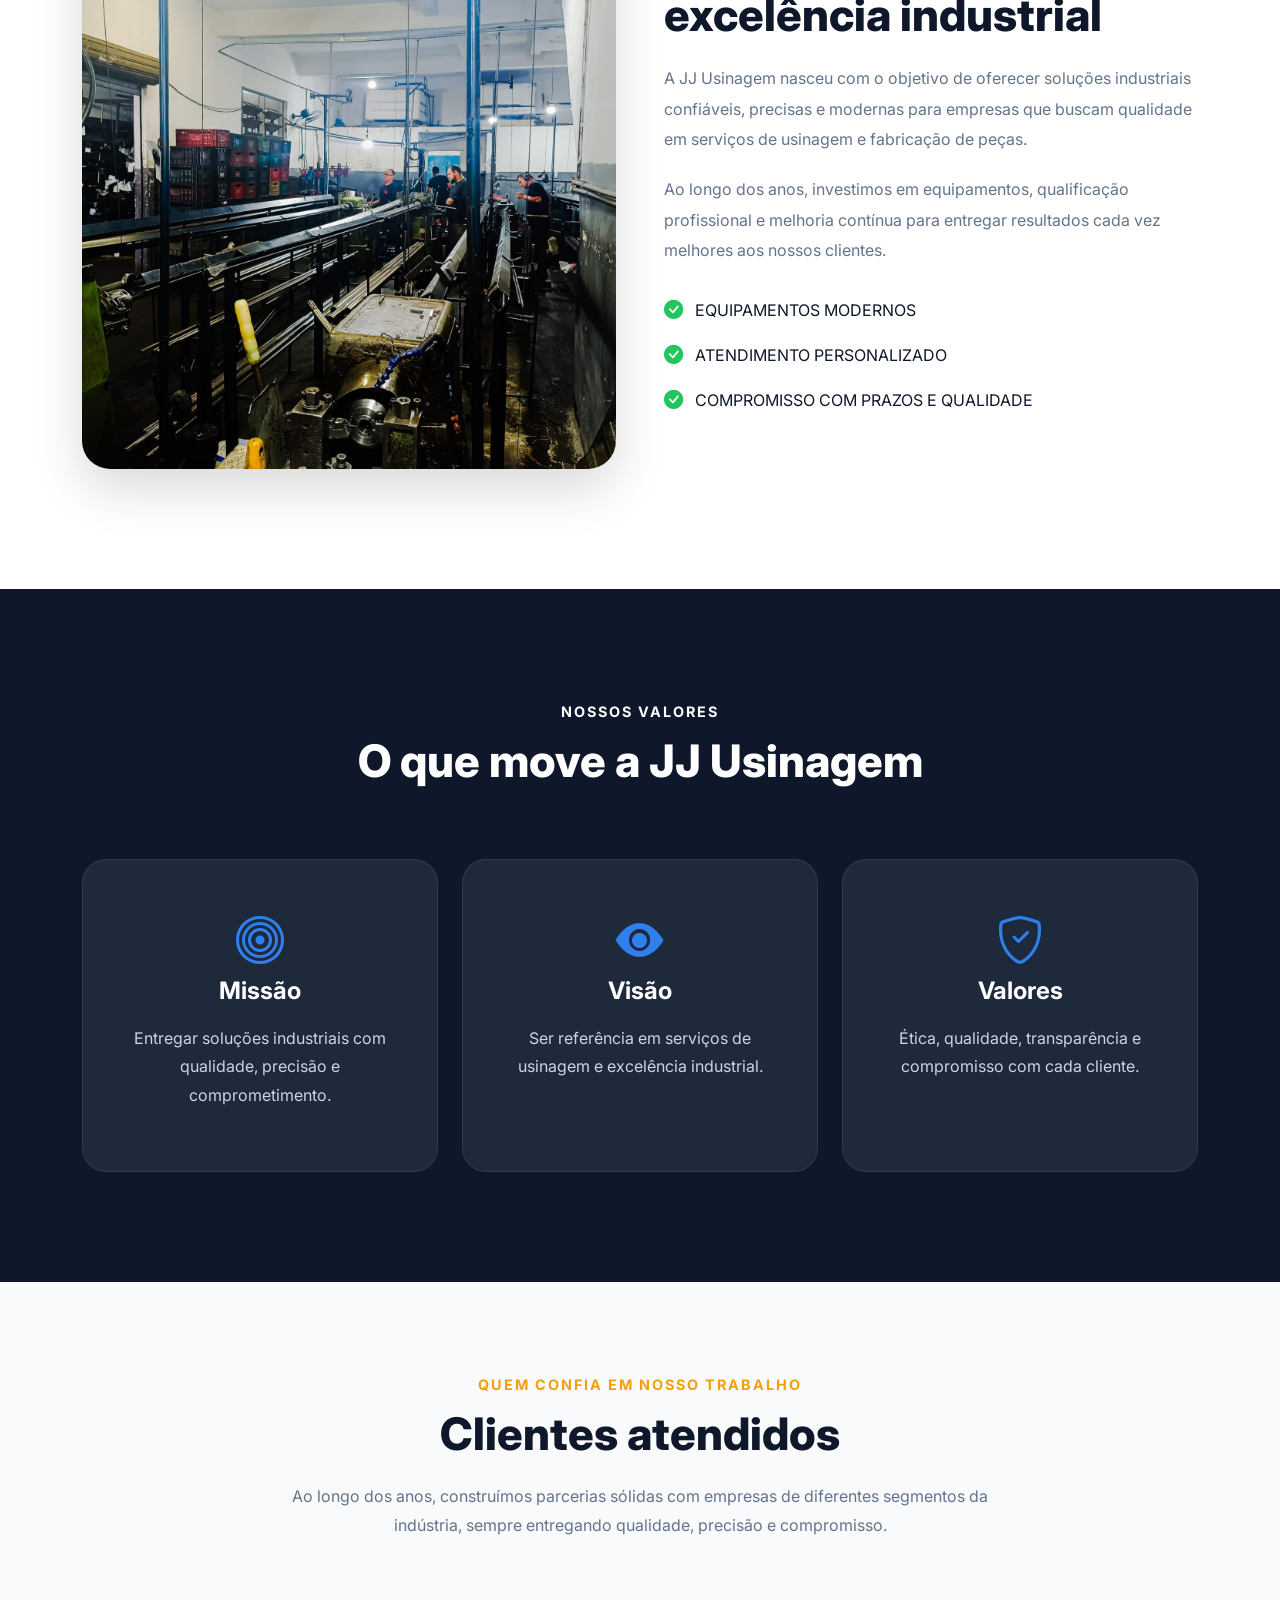
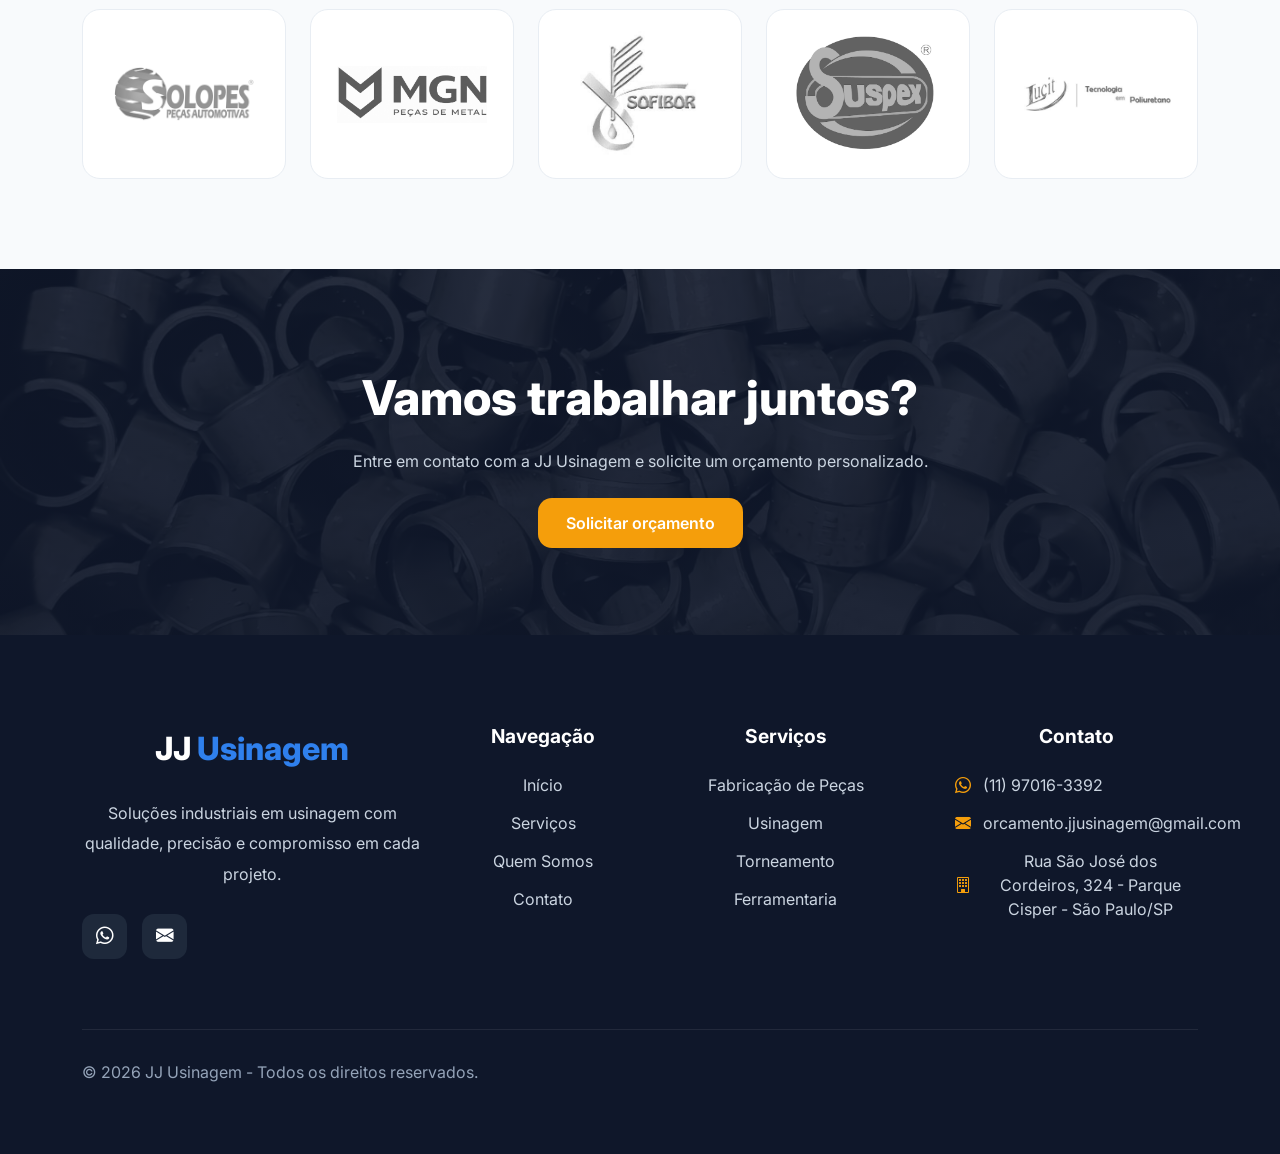
==== commit 0b275a19: "Add files via upload" ====
--- a/quemsomos.html
+++ b/quemsomos.html
@@ -5,7 +5,7 @@
   <meta charset="UTF-8">
   <meta name="viewport" content="width=device-width, initial-scale=1.0">
 
-  <title>Quem Somos | JJUsinagem</title>
+  <title>Quem Somos | JJ Usinagem</title>
 
   <!-- Google Fonts -->
   <link rel="preconnect" href="https://fonts.googleapis.com">
@@ -41,7 +41,7 @@
     class="navbar-logo">
 
   
-    JJUsinagem
+    JJ Usinagem
   
 
 </a>
@@ -89,7 +89,7 @@
           </h1>
 
           <p>
-            A JJUsinagem atua no setor industrial oferecendo soluções em usinagem,
+            A JJ Usinagem atua no setor industrial oferecendo soluções em usinagem,
             tornearia, fresagem e fabricação de peças com excelência,
             qualidade e foco total nos resultados dos clientes.
           </p>
@@ -229,7 +229,7 @@
             </h2>
 
             <p>
-              A JJUsinagem nasceu com o objetivo de oferecer soluções industriais
+              A JJ Usinagem nasceu com o objetivo de oferecer soluções industriais
               confiáveis, precisas e modernas para empresas que buscam qualidade
               em serviços de usinagem e fabricação de peças.
             </p>
@@ -277,7 +277,7 @@
         <span>Nossos valores</span>
 
         <h2>
-          O que move a JJUsinagem
+          O que move a JJ Usinagem
         </h2>
 
       </div>
@@ -406,7 +406,7 @@
       </h2>
 
       <p>
-        Entre em contato com a JJUsinagem e solicite um orçamento personalizado.
+        Entre em contato com a JJ Usinagem e solicite um orçamento personalizado.
       </p>
 
       <a href="index.html#contact"
@@ -429,7 +429,7 @@
       <div class="col-lg-4">
 
         <a class="footer-logo text-decoration-none" href="index.html">
-          JJ<span>Usinagem</span>
+          JJ<span> Usinagem</span>
         </a>
 
         <p class="footer-description">
@@ -538,7 +538,7 @@
     <div class="footer-bottom">
 
       <p>
-        © 2026 JJUsinagem - Todos os direitos reservados.
+        © 2026 JJ Usinagem - Todos os direitos reservados.
       </p>
 
      <!-- <p>
--- a/assets/style.css
+++ b/assets/style.css
@@ -987,6 +987,9 @@
     max-height:140px;
     width:auto;
     height:auto;
+      pointer-events: none; 
+    user-select: none;     
+    -webkit-user-drag: none; 
 
     filter: grayscale(100%);
     opacity:.7;
@@ -997,12 +1000,17 @@
 .client-logo:hover{
     transform:translateY(-8px);
     box-shadow:0 15px 35px rgba(0,0,0,.08);
+     -webkit-user-drag: none; 
 }
 
 .client-logo:hover img{
     filter:none;
     opacity:1;
     transform:scale(1.05);
+     pointer-events: none; 
+    user-select: none;     
+    -webkit-user-drag: none; 
+
 }
 
 
